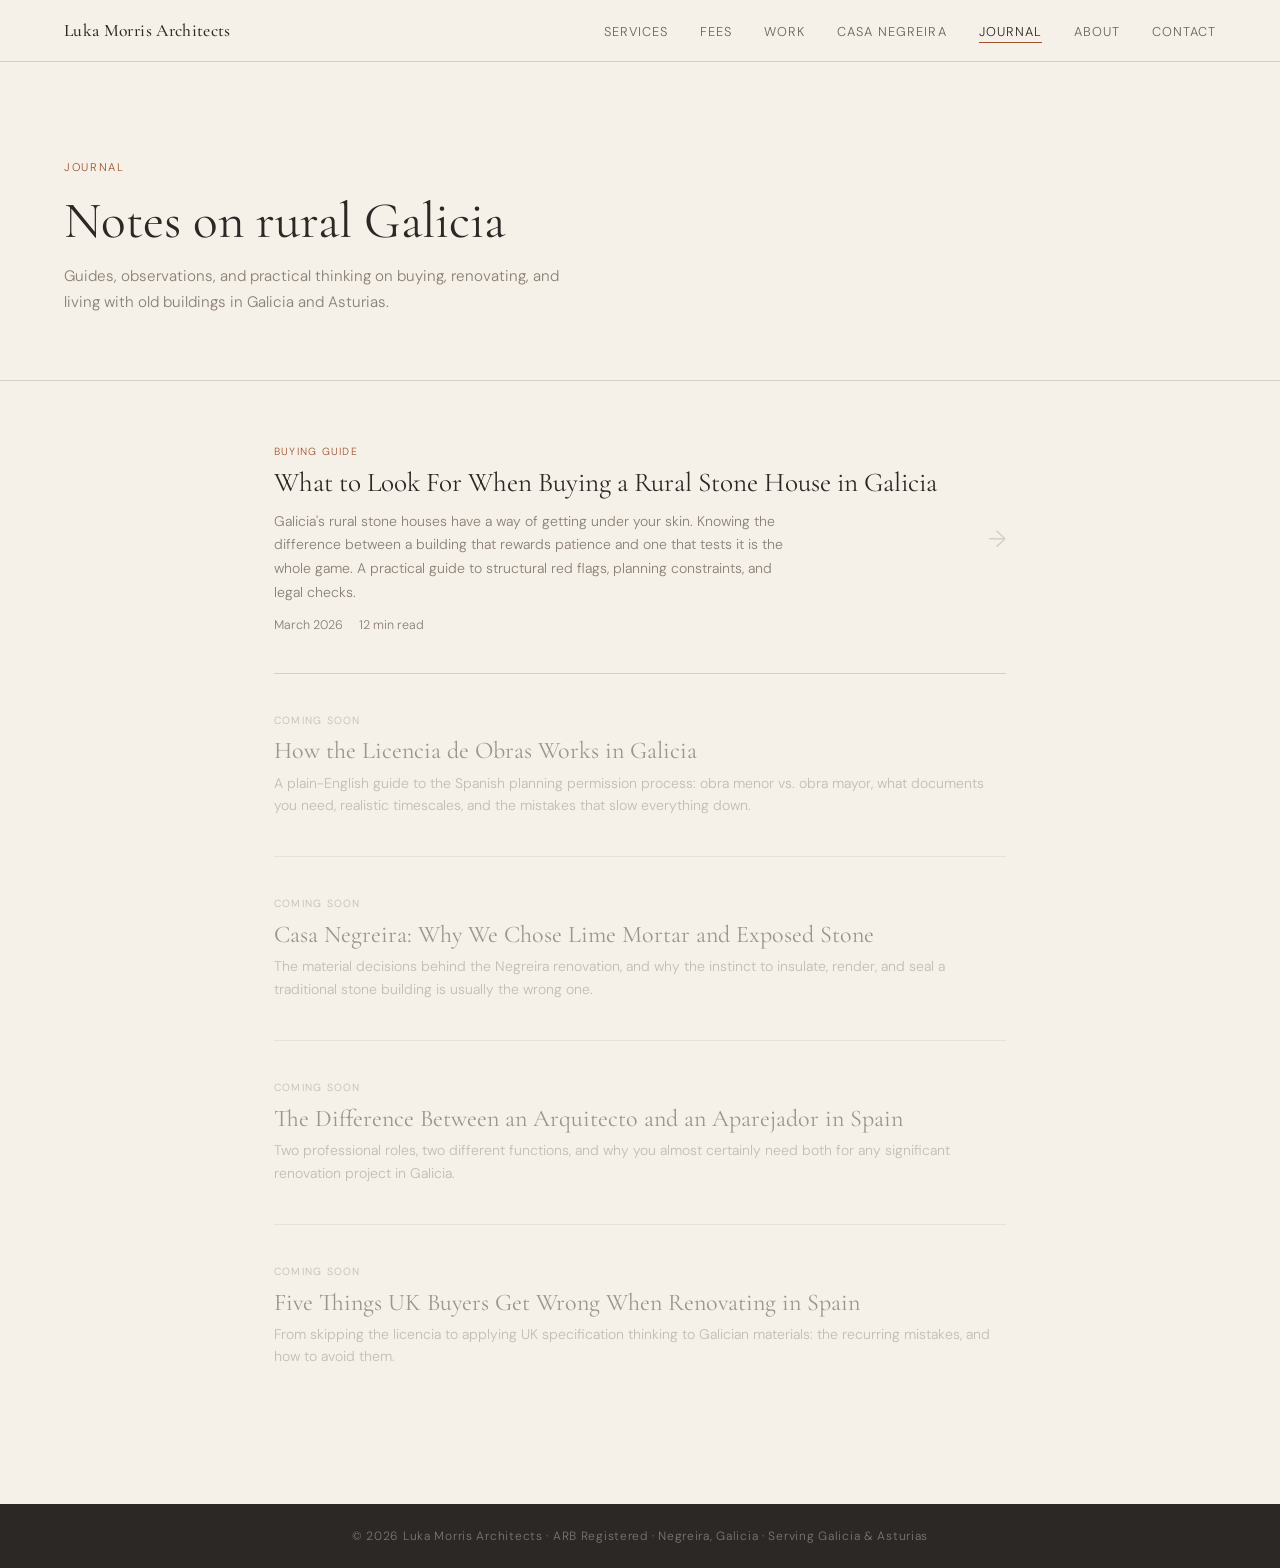
==== journal.html @ 1308efda "Add files via upload" ====
<!DOCTYPE html>
<html lang="en">
<head>
<meta charset="UTF-8">
<meta name="viewport" content="width=device-width, initial-scale=1.0">
<title>Journal — Luka Morris Architects</title>
<meta name="description" content="Guides, observations, and notes on rural architecture in Galicia and Asturias. Written by a UK architect based in Negreira.">
<link rel="preconnect" href="https://fonts.googleapis.com">
<link href="https://fonts.googleapis.com/css2?family=Cormorant+Garamond:ital,wght@0,400;0,500;1,400&family=DM+Sans:wght@300;400;500&display=swap" rel="stylesheet">
<style>
*{margin:0;padding:0;box-sizing:border-box}
:root{
  --stone:#2c2825;
  --warm:#f5f0e8;
  --terra:#a0522d;
  --mid:#8a7f72;
  --line:#d8cfc4;
  --serif:'Cormorant Garamond',serif;
  --sans:'DM Sans',sans-serif;
}
html{scroll-behavior:smooth}
body{background:var(--warm);color:var(--stone);font-family:var(--sans);font-weight:300}

nav{position:fixed;top:0;left:0;right:0;z-index:100;display:flex;justify-content:space-between;align-items:center;padding:1.25rem 4rem;background:var(--warm);border-bottom:1px solid var(--line)}
.nav-logo{font-family:var(--serif);font-size:1.1rem;font-weight:500;letter-spacing:.02em;text-decoration:none;color:var(--stone)}
.nav-links{display:flex;gap:2rem;align-items:center;list-style:none}
.nav-links a{text-decoration:none;color:var(--stone);font-size:.8rem;letter-spacing:.08em;text-transform:uppercase;opacity:.7;transition:opacity .2s}
.nav-links a:hover,.nav-links a.active{opacity:1}
.nav-links a.active{border-bottom:1px solid var(--terra);padding-bottom:.1rem}
.lang-btn{background:none;border:1px solid var(--line);padding:.3rem .7rem;font-family:var(--sans);font-size:.75rem;letter-spacing:.08em;cursor:pointer;color:var(--stone);text-transform:uppercase;transition:all .2s}
.lang-btn:hover{background:var(--stone);color:var(--warm)}

.page-hero{padding:10rem 4rem 4rem;border-bottom:1px solid var(--line)}
.lbl{font-size:.7rem;letter-spacing:.15em;text-transform:uppercase;color:var(--terra);margin-bottom:1rem;display:block}
h1{font-family:var(--serif);font-size:3.2rem;font-weight:400;margin-bottom:.75rem}
.hero-sub{font-size:.95rem;line-height:1.7;color:var(--mid);max-width:500px}

.posts-wrap{max-width:860px;margin:0 auto;padding:4rem 4rem 6rem}

.post-card{display:grid;grid-template-columns:1fr auto;gap:2rem;align-items:start;padding:2.5rem 0;border-bottom:1px solid var(--line);text-decoration:none;color:inherit;transition:opacity .2s}
.post-card:first-child{padding-top:0}
.post-card:last-child{border-bottom:none}
.post-card:hover{opacity:.75}

.card-tag{font-size:.65rem;letter-spacing:.12em;text-transform:uppercase;color:var(--terra);margin-bottom:.6rem;display:block}
.card-title{font-family:var(--serif);font-size:1.7rem;font-weight:400;line-height:1.2;margin-bottom:.6rem;color:var(--stone)}
.card-excerpt{font-size:.875rem;line-height:1.7;color:var(--mid);max-width:520px}
.card-meta{font-size:.78rem;color:var(--mid);margin-top:.75rem;display:flex;gap:1rem}

.card-arrow{font-size:1.5rem;color:var(--line);align-self:center;transition:color .2s}
.post-card:hover .card-arrow{color:var(--terra)}

.coming-post{padding:2.5rem 0;border-bottom:1px solid var(--line);opacity:.45}
.coming-post:last-child{border-bottom:none}
.coming-label{font-size:.65rem;letter-spacing:.12em;text-transform:uppercase;color:var(--mid);margin-bottom:.6rem;display:block}
.coming-title{font-family:var(--serif);font-size:1.5rem;font-weight:400;color:var(--stone);margin-bottom:.4rem}
.coming-desc{font-size:.875rem;color:var(--mid);line-height:1.6}

footer{background:var(--stone);color:rgba(245,240,232,.4);text-align:center;padding:1.5rem;font-size:.75rem;letter-spacing:.06em}

@media(max-width:800px){
  nav{padding:1rem 1.5rem}
  .nav-links{display:none}
  .page-hero{padding:7rem 1.5rem 3rem}
  h1{font-size:2.2rem}
  .posts-wrap{padding:3rem 1.5rem 4rem}
  .post-card{grid-template-columns:1fr}
  .card-arrow{display:none}
}
</style>
</head>
<body>

<nav>
  <a href="index.html" class="nav-logo">Luka Morris Architects</a>
  <ul class="nav-links">
    <li><a href="index.html#services">Services</a></li>
    <li><a href="services.html">Fees</a></li>
    <li><a href="index.html#work">Work</a></li>
    <li><a href="index.html#negreira">Casa Negreira</a></li>
    <li><a href="journal.html" class="active">Journal</a></li>
    <li><a href="index.html#about">About</a></li>
    <li><a href="index.html#contact">Contact</a></li>
  </ul>
</nav>

<div class="page-hero">
  <span class="lbl">Journal</span>
  <h1>Notes on rural Galicia</h1>
  <p class="hero-sub">Guides, observations, and practical thinking on buying, renovating, and living with old buildings in Galicia and Asturias.</p>
</div>

<div class="posts-wrap">

  <!-- Post 1 - live -->
  <a href="post-buying-rural-stone-house-galicia.html" class="post-card">
    <div>
      <span class="card-tag">Buying Guide</span>
      <div class="card-title">What to Look For When Buying a Rural Stone House in Galicia</div>
      <p class="card-excerpt">Galicia's rural stone houses have a way of getting under your skin. Knowing the difference between a building that rewards patience and one that tests it is the whole game. A practical guide to structural red flags, planning constraints, and legal checks.</p>
      <div class="card-meta">
        <span>March 2026</span>
        <span>12 min read</span>
      </div>
    </div>
    <span class="card-arrow">→</span>
  </a>

  <!-- Coming soon posts -->
  <div class="coming-post">
    <span class="coming-label">Coming soon</span>
    <div class="coming-title">How the Licencia de Obras Works in Galicia</div>
    <p class="coming-desc">A plain-English guide to the Spanish planning permission process: obra menor vs. obra mayor, what documents you need, realistic timescales, and the mistakes that slow everything down.</p>
  </div>

  <div class="coming-post">
    <span class="coming-label">Coming soon</span>
    <div class="coming-title">Casa Negreira: Why We Chose Lime Mortar and Exposed Stone</div>
    <p class="coming-desc">The material decisions behind the Negreira renovation, and why the instinct to insulate, render, and seal a traditional stone building is usually the wrong one.</p>
  </div>

  <div class="coming-post">
    <span class="coming-label">Coming soon</span>
    <div class="coming-title">The Difference Between an Arquitecto and an Aparejador in Spain</div>
    <p class="coming-desc">Two professional roles, two different functions, and why you almost certainly need both for any significant renovation project in Galicia.</p>
  </div>

  <div class="coming-post">
    <span class="coming-label">Coming soon</span>
    <div class="coming-title">Five Things UK Buyers Get Wrong When Renovating in Spain</div>
    <p class="coming-desc">From skipping the licencia to applying UK specification thinking to Galician materials: the recurring mistakes, and how to avoid them.</p>
  </div>

</div>

<footer>
  © 2026 Luka Morris Architects · ARB Registered · Negreira, Galicia · Serving Galicia &amp; Asturias
</footer>

</body>
</html>
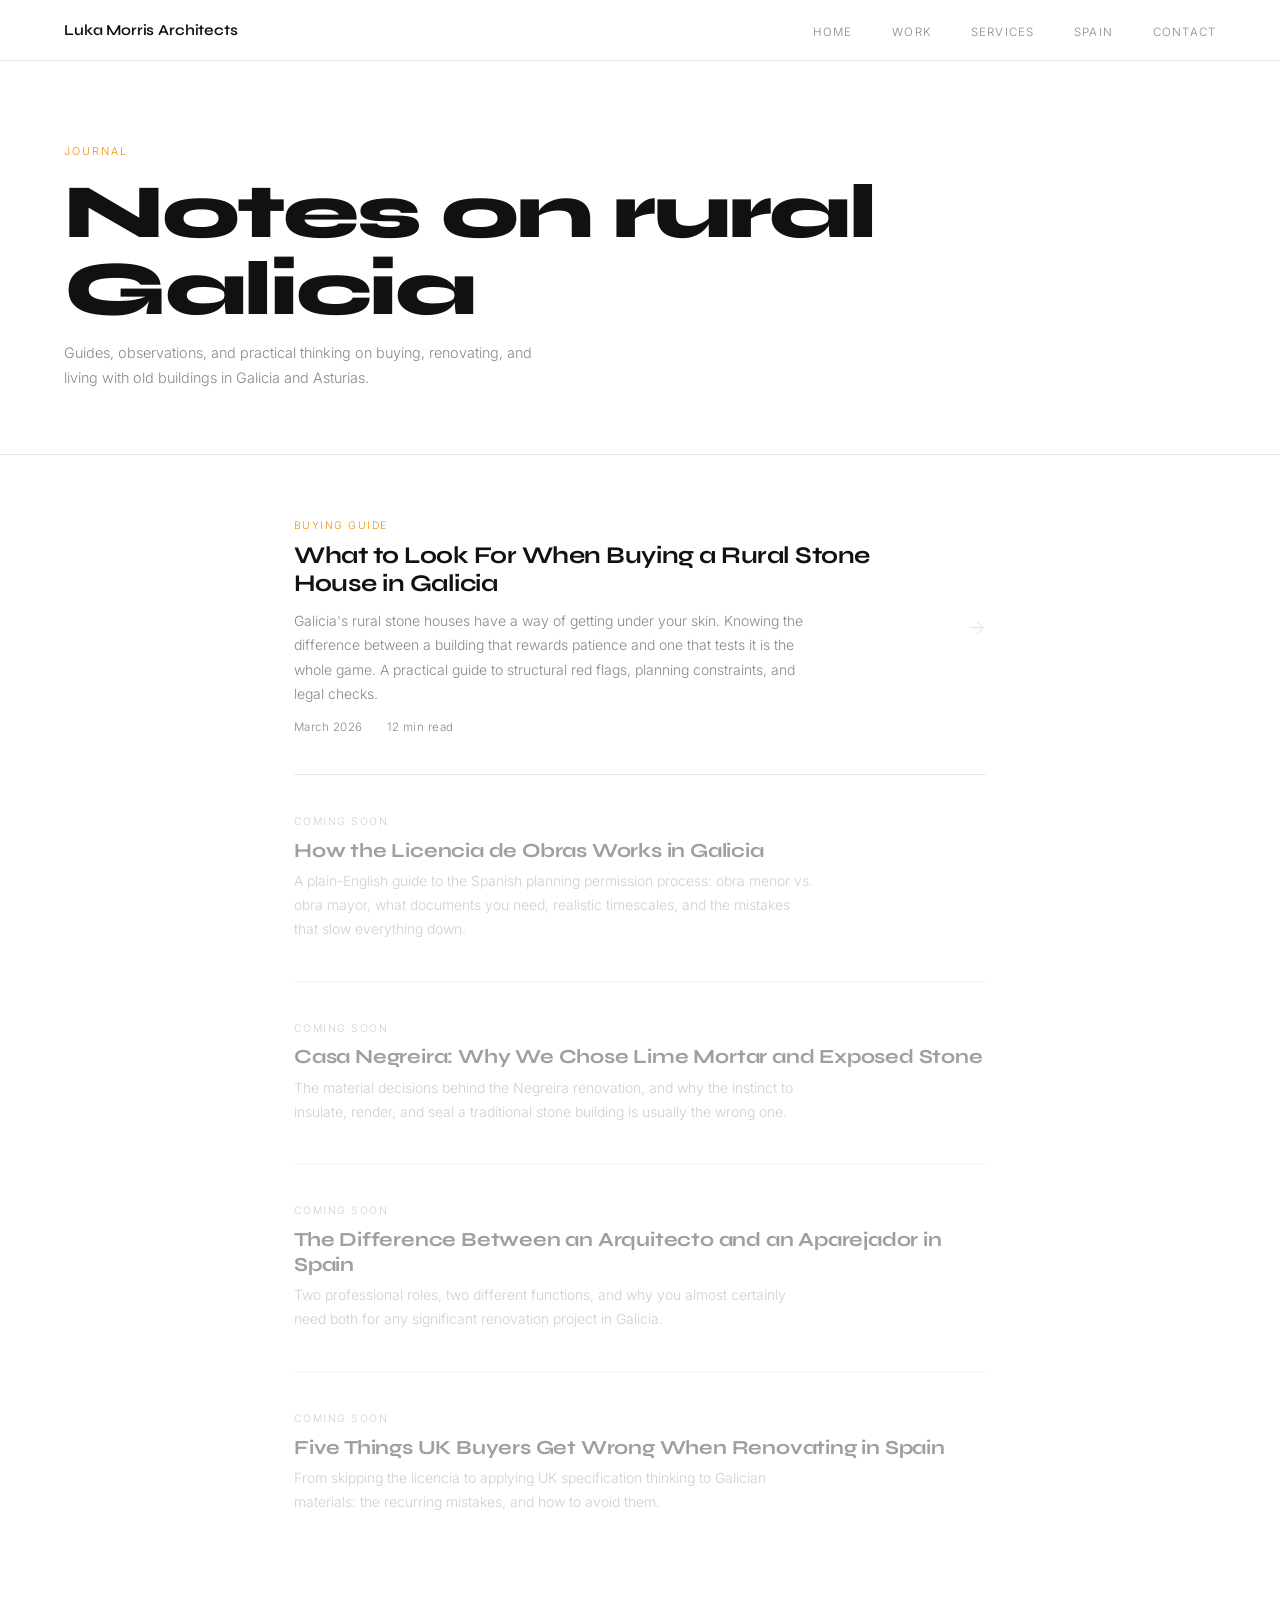
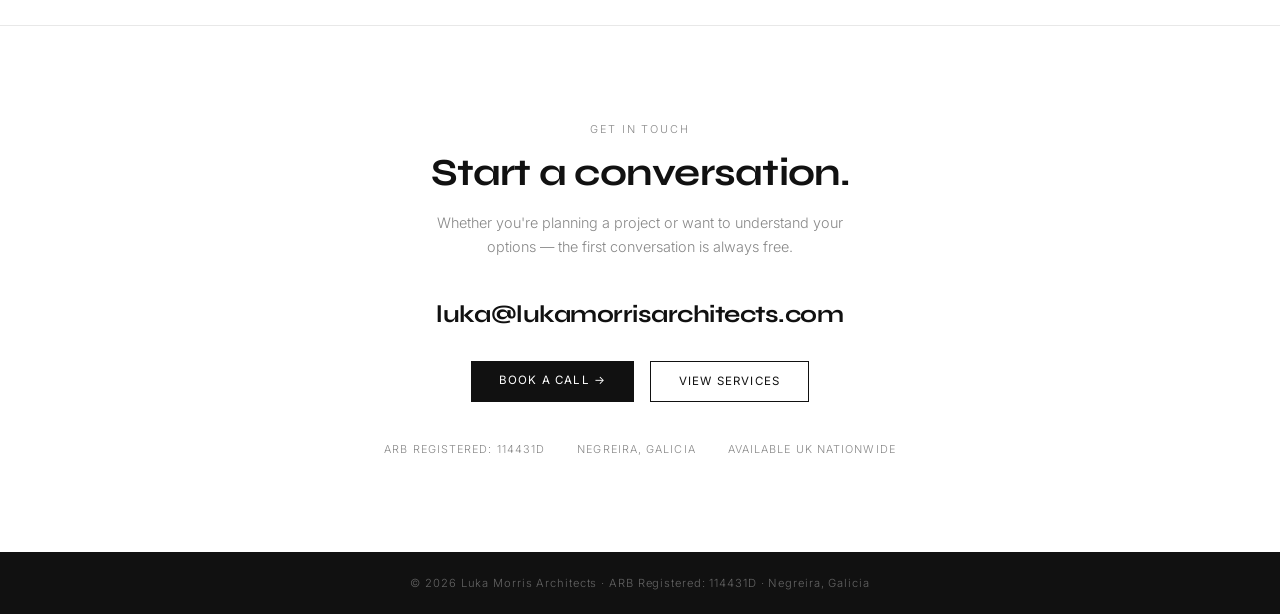
==== commit 6df9b64e: "Add files via upload" ====
--- a/journal.html
+++ b/journal.html
@@ -6,64 +6,31 @@
 <title>Journal — Luka Morris Architects</title>
 <meta name="description" content="Guides, observations, and notes on rural architecture in Galicia and Asturias. Written by a UK architect based in Negreira.">
 <link rel="preconnect" href="https://fonts.googleapis.com">
-<link href="https://fonts.googleapis.com/css2?family=Cormorant+Garamond:ital,wght@0,400;0,500;1,400&family=DM+Sans:wght@300;400;500&display=swap" rel="stylesheet">
+<link href="https://fonts.googleapis.com/css2?family=Syne:wght@400;600;700;800&family=Inter:wght@300;400;500&display=swap" rel="stylesheet">
+<link rel="stylesheet" href="style.css">
 <style>
-*{margin:0;padding:0;box-sizing:border-box}
-:root{
-  --stone:#2c2825;
-  --warm:#f5f0e8;
-  --terra:#a0522d;
-  --mid:#8a7f72;
-  --line:#d8cfc4;
-  --serif:'Cormorant Garamond',serif;
-  --sans:'DM Sans',sans-serif;
-}
-html{scroll-behavior:smooth}
-body{background:var(--warm);color:var(--stone);font-family:var(--sans);font-weight:300}
-
-nav{position:fixed;top:0;left:0;right:0;z-index:100;display:flex;justify-content:space-between;align-items:center;padding:1.25rem 4rem;background:var(--warm);border-bottom:1px solid var(--line)}
-.nav-logo{font-family:var(--serif);font-size:1.1rem;font-weight:500;letter-spacing:.02em;text-decoration:none;color:var(--stone)}
-.nav-links{display:flex;gap:2rem;align-items:center;list-style:none}
-.nav-links a{text-decoration:none;color:var(--stone);font-size:.8rem;letter-spacing:.08em;text-transform:uppercase;opacity:.7;transition:opacity .2s}
-.nav-links a:hover,.nav-links a.active{opacity:1}
-.nav-links a.active{border-bottom:1px solid var(--terra);padding-bottom:.1rem}
-.lang-btn{background:none;border:1px solid var(--line);padding:.3rem .7rem;font-family:var(--sans);font-size:.75rem;letter-spacing:.08em;cursor:pointer;color:var(--stone);text-transform:uppercase;transition:all .2s}
-.lang-btn:hover{background:var(--stone);color:var(--warm)}
-
-.page-hero{padding:10rem 4rem 4rem;border-bottom:1px solid var(--line)}
-.lbl{font-size:.7rem;letter-spacing:.15em;text-transform:uppercase;color:var(--terra);margin-bottom:1rem;display:block}
-h1{font-family:var(--serif);font-size:3.2rem;font-weight:400;margin-bottom:.75rem}
-.hero-sub{font-size:.95rem;line-height:1.7;color:var(--mid);max-width:500px}
-
-.posts-wrap{max-width:860px;margin:0 auto;padding:4rem 4rem 6rem}
-
-.post-card{display:grid;grid-template-columns:1fr auto;gap:2rem;align-items:start;padding:2.5rem 0;border-bottom:1px solid var(--line);text-decoration:none;color:inherit;transition:opacity .2s}
+.page-hero{padding:9rem 4rem 4rem;border-bottom:1px solid var(--grey)}
+.page-hero .lbl{margin-bottom:1rem}
+.page-hero h1{margin-bottom:.75rem}
+.hero-sub{font-size:.9rem;line-height:1.75;color:var(--mid);max-width:480px}
+.posts-wrap{max-width:820px;margin:0 auto;padding:4rem 4rem 7rem}
+.post-card{display:grid;grid-template-columns:1fr auto;gap:2rem;align-items:center;padding:2.5rem 0;border-bottom:1px solid var(--grey);text-decoration:none;color:inherit;transition:opacity .2s}
 .post-card:first-child{padding-top:0}
-.post-card:last-child{border-bottom:none}
-.post-card:hover{opacity:.75}
-
-.card-tag{font-size:.65rem;letter-spacing:.12em;text-transform:uppercase;color:var(--terra);margin-bottom:.6rem;display:block}
-.card-title{font-family:var(--serif);font-size:1.7rem;font-weight:400;line-height:1.2;margin-bottom:.6rem;color:var(--stone)}
-.card-excerpt{font-size:.875rem;line-height:1.7;color:var(--mid);max-width:520px}
-.card-meta{font-size:.78rem;color:var(--mid);margin-top:.75rem;display:flex;gap:1rem}
-
-.card-arrow{font-size:1.5rem;color:var(--line);align-self:center;transition:color .2s}
-.post-card:hover .card-arrow{color:var(--terra)}
-
-.coming-post{padding:2.5rem 0;border-bottom:1px solid var(--line);opacity:.45}
-.coming-post:last-child{border-bottom:none}
-.coming-label{font-size:.65rem;letter-spacing:.12em;text-transform:uppercase;color:var(--mid);margin-bottom:.6rem;display:block}
-.coming-title{font-family:var(--serif);font-size:1.5rem;font-weight:400;color:var(--stone);margin-bottom:.4rem}
-.coming-desc{font-size:.875rem;color:var(--mid);line-height:1.6}
-
-footer{background:var(--stone);color:rgba(245,240,232,.4);text-align:center;padding:1.5rem;font-size:.75rem;letter-spacing:.06em}
-
-@media(max-width:800px){
-  nav{padding:1rem 1.5rem}
-  .nav-links{display:none}
+.post-card:hover{opacity:.65}
+.card-tag{font-size:.65rem;letter-spacing:.14em;text-transform:uppercase;color:var(--accent);margin-bottom:.6rem;display:block}
+.card-title{font-family:'Syne',sans-serif;font-size:1.5rem;font-weight:700;letter-spacing:-.02em;line-height:1.2;margin-bottom:.6rem;color:var(--black)}
+.card-excerpt{font-size:.875rem;line-height:1.75;color:var(--mid);max-width:520px;font-weight:300}
+.card-meta{font-size:.72rem;color:var(--mid);margin-top:.85rem;display:flex;gap:1.5rem;letter-spacing:.04em}
+.card-arrow{font-size:1.25rem;color:var(--grey);transition:color .2s;flex-shrink:0}
+.post-card:hover .card-arrow{color:var(--accent)}
+.coming-post{padding:2.5rem 0;border-bottom:1px solid var(--grey);opacity:.4}
+.coming-post:last-child{border-bottom:none;padding-bottom:0}
+.coming-label{font-size:.65rem;letter-spacing:.14em;text-transform:uppercase;color:var(--mid);margin-bottom:.6rem;display:block}
+.coming-title{font-family:'Syne',sans-serif;font-size:1.25rem;font-weight:700;letter-spacing:-.01em;color:var(--black);margin-bottom:.4rem}
+.coming-desc{font-size:.875rem;color:var(--mid);line-height:1.7;font-weight:300;max-width:520px}
+@media(max-width:900px){
   .page-hero{padding:7rem 1.5rem 3rem}
-  h1{font-size:2.2rem}
-  .posts-wrap{padding:3rem 1.5rem 4rem}
+  .posts-wrap{padding:3rem 1.5rem 5rem}
   .post-card{grid-template-columns:1fr}
   .card-arrow{display:none}
 }
@@ -74,25 +41,22 @@
 <nav>
   <a href="index.html" class="nav-logo">Luka Morris Architects</a>
   <ul class="nav-links">
-    <li><a href="index.html#services">Services</a></li>
-    <li><a href="services.html">Fees</a></li>
-    <li><a href="index.html#work">Work</a></li>
-    <li><a href="index.html#negreira">Casa Negreira</a></li>
-    <li><a href="journal.html" class="active">Journal</a></li>
-    <li><a href="index.html#about">About</a></li>
+    <li><a href="index.html">Home</a></li>
+    <li><a href="work.html">Work</a></li>
+    <li><a href="services.html">Services</a></li>
+    <li><a href="spain.html">Spain</a></li>
     <li><a href="index.html#contact">Contact</a></li>
   </ul>
 </nav>
 
 <div class="page-hero">
-  <span class="lbl">Journal</span>
-  <h1>Notes on rural Galicia</h1>
+  <span class="lbl lbl-accent">Journal</span>
+  <h1 class="page-title">Notes on rural Galicia</h1>
   <p class="hero-sub">Guides, observations, and practical thinking on buying, renovating, and living with old buildings in Galicia and Asturias.</p>
 </div>
 
 <div class="posts-wrap">
 
-  <!-- Post 1 - live -->
   <a href="post-buying-rural-stone-house-galicia.html" class="post-card">
     <div>
       <span class="card-tag">Buying Guide</span>
@@ -106,7 +70,6 @@
     <span class="card-arrow">→</span>
   </a>
 
-  <!-- Coming soon posts -->
   <div class="coming-post">
     <span class="coming-label">Coming soon</span>
     <div class="coming-title">How the Licencia de Obras Works in Galicia</div>
@@ -133,9 +96,54 @@
 
 </div>
 
+<hr class="rule">
+
+<section id="contact">
+  <span class="lbl">Get in Touch</span>
+  <h2>Start a conversation.</h2>
+  <p class="contact-sub">Whether you're planning a project or want to understand your options — the first conversation is always free.</p>
+  <span id="em"></span>
+  <div class="contact-cta">
+    <a href="https://calendly.com/luka-lukamorrisarchitects/30min" target="_blank" class="btn">Book a Call →</a>
+    <a href="services.html" class="btn-outline">View Services</a>
+  </div>
+  <div class="contact-meta">
+    <span>ARB Registered: 114431D</span>
+    <span>Negreira, Galicia</span>
+    <span>Available UK Nationwide</span>
+  </div>
+</section>
+
 <footer>
-  © 2026 Luka Morris Architects · ARB Registered · Negreira, Galicia · Serving Galicia &amp; Asturias
+  © 2026 Luka Morris Architects · ARB Registered: 114431D · Negreira, Galicia
 </footer>
 
+<div id="cursor-orb"></div>
+<script>
+(function(){
+  var u='luka',d='lukamorrisarchitects.com',e=u+'@'+d;
+  document.getElementById('em').innerHTML='<a href="mailto:'+e+'" class="contact-email-el">'+e+'</a>';
+})();
+(function(){
+  var orb=document.getElementById("cursor-orb");
+  if(!orb||window.matchMedia("(pointer:coarse)").matches)return;
+  var mx=0,my=0,ox=-200,oy=-200;
+  document.addEventListener("mousemove",function(e){
+    mx=e.clientX;my=e.clientY;
+    orb.classList.add("visible");
+  });
+  document.addEventListener("mouseleave",function(){orb.classList.remove("visible");});
+  document.querySelectorAll("a,button,.post-card").forEach(function(el){
+    el.addEventListener("mouseenter",function(){orb.classList.add("large");});
+    el.addEventListener("mouseleave",function(){orb.classList.remove("large");});
+  });
+  function tick(){
+    ox+=(mx-ox)*.1;oy+=(my-oy)*.1;
+    orb.style.left=ox+"px";orb.style.top=oy+"px";
+    requestAnimationFrame(tick);
+  }
+  tick();
+})();
+</script>
 </body>
 </html>
--- a/style.css
+++ b/style.css
@@ -0,0 +1,126 @@
+/* RESET + VARIABLES */
+*,*::before,*::after{margin:0;padding:0;box-sizing:border-box}
+:root{
+  --black:#111111;
+  --white:#ffffff;
+  --accent:#F39200;
+  --grey:#E8E8E8;
+  --mid:#888888;
+  --light:#F7F7F7;
+  --syne:'Syne',sans-serif;
+  --inter:'Inter',sans-serif;
+}
+html{scroll-behavior:smooth}
+body{background:var(--white);color:var(--black);font-family:var(--inter);font-weight:300;-webkit-font-smoothing:antialiased}
+img{display:block;max-width:100%;height:auto}
+a{color:inherit}
+
+/* NAV */
+nav{position:fixed;top:0;left:0;right:0;z-index:100;display:flex;justify-content:space-between;align-items:center;padding:1.25rem 4rem;background:var(--white);border-bottom:1px solid var(--grey)}
+.nav-logo{font-family:var(--syne);font-size:.95rem;font-weight:600;letter-spacing:-.01em;text-decoration:none;color:var(--black)}
+.nav-links{display:flex;gap:2.5rem;list-style:none;align-items:center}
+.nav-links a{text-decoration:none;font-size:.72rem;letter-spacing:.1em;text-transform:uppercase;color:var(--mid);transition:color .2s}
+.nav-links a:hover{color:var(--black)}
+.nav-links a.active{color:var(--black);border-bottom:1px solid var(--accent);padding-bottom:2px}
+
+/* TYPOGRAPHY */
+.display{font-family:var(--syne);font-weight:800;letter-spacing:-.03em;line-height:1.0}
+.page-title{font-family:var(--syne);font-size:clamp(3rem,6vw,5.5rem);font-weight:800;letter-spacing:-.03em;line-height:1.0;margin-bottom:1rem}
+h2{font-family:var(--syne);font-size:clamp(1.75rem,3vw,2.5rem);font-weight:700;letter-spacing:-.02em;line-height:1.1}
+h3{font-family:var(--syne);font-size:1.35rem;font-weight:600;letter-spacing:-.01em}
+.lbl{display:block;font-size:.68rem;letter-spacing:.18em;text-transform:uppercase;color:var(--mid);margin-bottom:1rem}
+.lbl-accent{color:var(--accent)}
+.body-text{font-size:.9rem;line-height:1.8;color:#444;font-weight:300}
+
+/* BUTTONS */
+.btn{display:inline-block;padding:.8rem 1.75rem;background:var(--black);color:var(--white);text-decoration:none;font-family:var(--inter);font-size:.72rem;font-weight:400;letter-spacing:.1em;text-transform:uppercase;transition:background .2s;border:none;cursor:pointer}
+.btn:hover{background:var(--accent)}
+.btn-outline{display:inline-block;padding:.8rem 1.75rem;background:transparent;color:var(--black);text-decoration:none;font-family:var(--inter);font-size:.72rem;font-weight:400;letter-spacing:.1em;text-transform:uppercase;border:1px solid var(--black);transition:all .2s}
+.btn-outline:hover{background:var(--black);color:var(--white)}
+.btn-enquire{display:inline-block;padding:.6rem 1.25rem;background:transparent;color:var(--black);text-decoration:none;font-family:var(--inter);font-size:.68rem;font-weight:400;letter-spacing:.1em;text-transform:uppercase;border:1px solid var(--grey);transition:all .2s}
+.btn-enquire:hover{border-color:var(--accent);color:var(--accent)}
+
+/* DIVIDERS */
+hr.rule{border:none;border-top:1px solid var(--grey);margin:0}
+.accent-rule{width:2.5rem;height:2px;background:var(--accent);margin-bottom:1.5rem;display:block}
+
+/* CONTACT SECTION */
+#contact{text-align:center;padding:6rem 4rem}
+#contact h2{margin-bottom:1rem}
+.contact-sub{color:var(--mid);font-size:.9rem;max-width:420px;margin:0 auto 2.5rem;line-height:1.7}
+.contact-email-el{display:block;font-family:var(--syne);font-size:1.5rem;font-weight:700;color:var(--black);text-decoration:none;margin-bottom:2rem;letter-spacing:-.02em}
+.contact-email-el:hover{color:var(--accent)}
+.contact-cta{display:flex;gap:1rem;justify-content:center;flex-wrap:wrap}
+.contact-meta{display:flex;justify-content:center;gap:2rem;flex-wrap:wrap;font-size:.68rem;letter-spacing:.1em;text-transform:uppercase;color:var(--mid);margin-top:2.5rem}
+
+/* FOOTER */
+footer{background:var(--black);color:rgba(255,255,255,.35);text-align:center;padding:1.5rem 4rem;font-size:.7rem;letter-spacing:.08em}
+footer a{color:rgba(255,255,255,.5);text-decoration:none}
+footer a:hover{color:var(--white)}
+
+/* WORK CARDS */
+.work-grid-3{display:grid;grid-template-columns:repeat(3,1fr);gap:1.5rem}
+.work-card{text-decoration:none;display:block}
+.work-card-img{overflow:hidden;background:var(--grey);margin-bottom:.85rem;aspect-ratio:4/3}
+.work-card-img img{width:100%;height:100%;object-fit:cover;transition:transform .5s ease}
+.work-card:hover .work-card-img img{transform:scale(1.04)}
+.work-card-label{font-size:.65rem;letter-spacing:.12em;text-transform:uppercase;color:var(--mid);margin-bottom:.2rem;display:block}
+.work-card-title{font-family:var(--syne);font-size:1.1rem;font-weight:600;color:var(--black)}
+
+/* GALLERY GRID */
+.gallery-grid-2{display:grid;grid-template-columns:repeat(2,1fr);gap:1rem}
+.gallery-grid-3{display:grid;grid-template-columns:repeat(3,1fr);gap:1rem}
+.gallery-item img{width:100%;height:auto;display:block;transition:opacity .3s}
+.gallery-item:hover img{opacity:.9}
+.gallery-item.square img{aspect-ratio:1;object-fit:cover}
+.gallery-item.portrait img{aspect-ratio:3/4;object-fit:cover}
+.gallery-item.landscape img{aspect-ratio:4/3;object-fit:cover}
+
+/* DETAILS EXPAND */
+details.expand{border-top:1px solid var(--grey);margin-top:2.5rem;padding-top:2rem}
+details.expand summary{font-size:.7rem;letter-spacing:.14em;text-transform:uppercase;cursor:pointer;list-style:none;display:flex;align-items:center;gap:.75rem;color:var(--mid);user-select:none;padding-bottom:0;transition:color .2s}
+details.expand summary:hover{color:var(--black)}
+details.expand summary::after{content:'+';font-size:1.2rem;line-height:1;transition:transform .2s;color:var(--accent)}
+details[open].expand summary::after{content:'×'}
+details.expand summary::-webkit-details-marker{display:none}
+details.expand .expand-content{margin-top:2rem}
+
+/* META TABLE */
+.meta-table{width:100%;border-collapse:collapse;font-size:.82rem}
+.meta-table tr{border-bottom:1px solid var(--grey)}
+.meta-table td{padding:.6rem 0;vertical-align:top}
+.meta-table td:first-child{width:38%;color:var(--mid);font-size:.7rem;letter-spacing:.08em;text-transform:uppercase;padding-right:1rem}
+.meta-table td:last-child{color:var(--black);font-weight:400}
+
+/* CURSOR ORB — desktop only */
+@media(pointer:fine){
+  #cursor-orb{
+    position:fixed;
+    width:22px;height:22px;
+    background:rgba(243,146,0,.28);
+    border-radius:50%;
+    pointer-events:none;
+    z-index:9999;
+    transform:translate(-50%,-50%);
+    box-shadow:0 0 18px 6px rgba(243,146,0,.12);
+    transition:width .18s ease,height .18s ease,background .18s ease,opacity .35s ease;
+    opacity:0;
+  }
+  #cursor-orb.visible{opacity:1}
+  #cursor-orb.large{
+    width:42px;height:42px;
+    background:rgba(243,146,0,.12);
+    box-shadow:0 0 28px 10px rgba(243,146,0,.08);
+  }
+}
+
+/* RESPONSIVE */
+@media(max-width:900px){
+  nav{padding:1rem 1.5rem}
+  .nav-links{display:none}
+  #contact{padding:4rem 1.5rem}
+  .work-grid-3{grid-template-columns:1fr}
+  .gallery-grid-2{grid-template-columns:1fr}
+  .gallery-grid-3{grid-template-columns:repeat(2,1fr)}
+  footer{padding:1.5rem}
+}
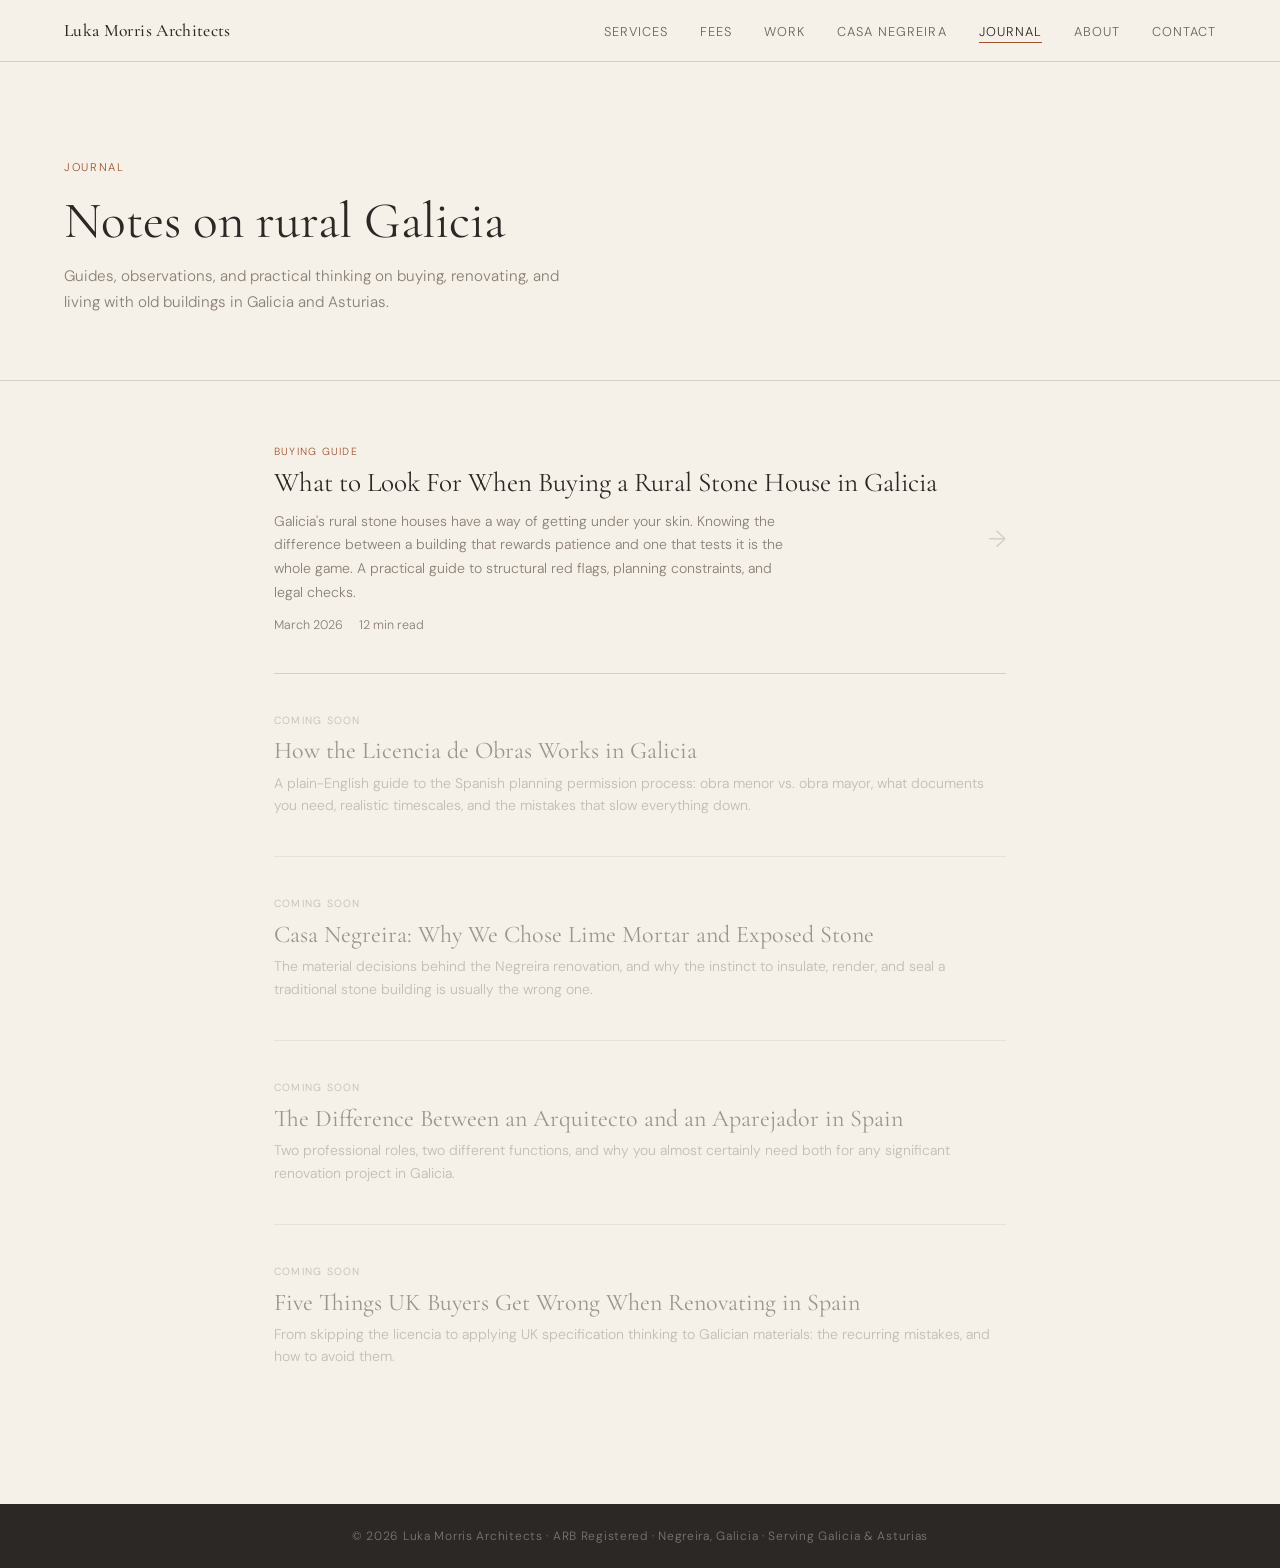
==== commit e24541a5: "Add files via upload" ====
--- a/journal.html
+++ b/journal.html
@@ -6,31 +6,64 @@
 <title>Journal — Luka Morris Architects</title>
 <meta name="description" content="Guides, observations, and notes on rural architecture in Galicia and Asturias. Written by a UK architect based in Negreira.">
 <link rel="preconnect" href="https://fonts.googleapis.com">
-<link href="https://fonts.googleapis.com/css2?family=Syne:wght@400;600;700;800&family=Inter:wght@300;400;500&display=swap" rel="stylesheet">
-<link rel="stylesheet" href="style.css">
+<link href="https://fonts.googleapis.com/css2?family=Cormorant+Garamond:ital,wght@0,400;0,500;1,400&family=DM+Sans:wght@300;400;500&display=swap" rel="stylesheet">
 <style>
-.page-hero{padding:9rem 4rem 4rem;border-bottom:1px solid var(--grey)}
-.page-hero .lbl{margin-bottom:1rem}
-.page-hero h1{margin-bottom:.75rem}
-.hero-sub{font-size:.9rem;line-height:1.75;color:var(--mid);max-width:480px}
-.posts-wrap{max-width:820px;margin:0 auto;padding:4rem 4rem 7rem}
-.post-card{display:grid;grid-template-columns:1fr auto;gap:2rem;align-items:center;padding:2.5rem 0;border-bottom:1px solid var(--grey);text-decoration:none;color:inherit;transition:opacity .2s}
+*{margin:0;padding:0;box-sizing:border-box}
+:root{
+  --stone:#2c2825;
+  --warm:#f5f0e8;
+  --terra:#a0522d;
+  --mid:#8a7f72;
+  --line:#d8cfc4;
+  --serif:'Cormorant Garamond',serif;
+  --sans:'DM Sans',sans-serif;
+}
+html{scroll-behavior:smooth}
+body{background:var(--warm);color:var(--stone);font-family:var(--sans);font-weight:300}
+
+nav{position:fixed;top:0;left:0;right:0;z-index:100;display:flex;justify-content:space-between;align-items:center;padding:1.25rem 4rem;background:var(--warm);border-bottom:1px solid var(--line)}
+.nav-logo{font-family:var(--serif);font-size:1.1rem;font-weight:500;letter-spacing:.02em;text-decoration:none;color:var(--stone)}
+.nav-links{display:flex;gap:2rem;align-items:center;list-style:none}
+.nav-links a{text-decoration:none;color:var(--stone);font-size:.8rem;letter-spacing:.08em;text-transform:uppercase;opacity:.7;transition:opacity .2s}
+.nav-links a:hover,.nav-links a.active{opacity:1}
+.nav-links a.active{border-bottom:1px solid var(--terra);padding-bottom:.1rem}
+.lang-btn{background:none;border:1px solid var(--line);padding:.3rem .7rem;font-family:var(--sans);font-size:.75rem;letter-spacing:.08em;cursor:pointer;color:var(--stone);text-transform:uppercase;transition:all .2s}
+.lang-btn:hover{background:var(--stone);color:var(--warm)}
+
+.page-hero{padding:10rem 4rem 4rem;border-bottom:1px solid var(--line)}
+.lbl{font-size:.7rem;letter-spacing:.15em;text-transform:uppercase;color:var(--terra);margin-bottom:1rem;display:block}
+h1{font-family:var(--serif);font-size:3.2rem;font-weight:400;margin-bottom:.75rem}
+.hero-sub{font-size:.95rem;line-height:1.7;color:var(--mid);max-width:500px}
+
+.posts-wrap{max-width:860px;margin:0 auto;padding:4rem 4rem 6rem}
+
+.post-card{display:grid;grid-template-columns:1fr auto;gap:2rem;align-items:start;padding:2.5rem 0;border-bottom:1px solid var(--line);text-decoration:none;color:inherit;transition:opacity .2s}
 .post-card:first-child{padding-top:0}
-.post-card:hover{opacity:.65}
-.card-tag{font-size:.65rem;letter-spacing:.14em;text-transform:uppercase;color:var(--accent);margin-bottom:.6rem;display:block}
-.card-title{font-family:'Syne',sans-serif;font-size:1.5rem;font-weight:700;letter-spacing:-.02em;line-height:1.2;margin-bottom:.6rem;color:var(--black)}
-.card-excerpt{font-size:.875rem;line-height:1.75;color:var(--mid);max-width:520px;font-weight:300}
-.card-meta{font-size:.72rem;color:var(--mid);margin-top:.85rem;display:flex;gap:1.5rem;letter-spacing:.04em}
-.card-arrow{font-size:1.25rem;color:var(--grey);transition:color .2s;flex-shrink:0}
-.post-card:hover .card-arrow{color:var(--accent)}
-.coming-post{padding:2.5rem 0;border-bottom:1px solid var(--grey);opacity:.4}
-.coming-post:last-child{border-bottom:none;padding-bottom:0}
-.coming-label{font-size:.65rem;letter-spacing:.14em;text-transform:uppercase;color:var(--mid);margin-bottom:.6rem;display:block}
-.coming-title{font-family:'Syne',sans-serif;font-size:1.25rem;font-weight:700;letter-spacing:-.01em;color:var(--black);margin-bottom:.4rem}
-.coming-desc{font-size:.875rem;color:var(--mid);line-height:1.7;font-weight:300;max-width:520px}
-@media(max-width:900px){
+.post-card:last-child{border-bottom:none}
+.post-card:hover{opacity:.75}
+
+.card-tag{font-size:.65rem;letter-spacing:.12em;text-transform:uppercase;color:var(--terra);margin-bottom:.6rem;display:block}
+.card-title{font-family:var(--serif);font-size:1.7rem;font-weight:400;line-height:1.2;margin-bottom:.6rem;color:var(--stone)}
+.card-excerpt{font-size:.875rem;line-height:1.7;color:var(--mid);max-width:520px}
+.card-meta{font-size:.78rem;color:var(--mid);margin-top:.75rem;display:flex;gap:1rem}
+
+.card-arrow{font-size:1.5rem;color:var(--line);align-self:center;transition:color .2s}
+.post-card:hover .card-arrow{color:var(--terra)}
+
+.coming-post{padding:2.5rem 0;border-bottom:1px solid var(--line);opacity:.45}
+.coming-post:last-child{border-bottom:none}
+.coming-label{font-size:.65rem;letter-spacing:.12em;text-transform:uppercase;color:var(--mid);margin-bottom:.6rem;display:block}
+.coming-title{font-family:var(--serif);font-size:1.5rem;font-weight:400;color:var(--stone);margin-bottom:.4rem}
+.coming-desc{font-size:.875rem;color:var(--mid);line-height:1.6}
+
+footer{background:var(--stone);color:rgba(245,240,232,.4);text-align:center;padding:1.5rem;font-size:.75rem;letter-spacing:.06em}
+
+@media(max-width:800px){
+  nav{padding:1rem 1.5rem}
+  .nav-links{display:none}
   .page-hero{padding:7rem 1.5rem 3rem}
-  .posts-wrap{padding:3rem 1.5rem 5rem}
+  h1{font-size:2.2rem}
+  .posts-wrap{padding:3rem 1.5rem 4rem}
   .post-card{grid-template-columns:1fr}
   .card-arrow{display:none}
 }
@@ -41,22 +74,25 @@
 <nav>
   <a href="index.html" class="nav-logo">Luka Morris Architects</a>
   <ul class="nav-links">
-    <li><a href="index.html">Home</a></li>
-    <li><a href="work.html">Work</a></li>
-    <li><a href="services.html">Services</a></li>
-    <li><a href="spain.html">Spain</a></li>
+    <li><a href="index.html#services">Services</a></li>
+    <li><a href="services.html">Fees</a></li>
+    <li><a href="index.html#work">Work</a></li>
+    <li><a href="index.html#negreira">Casa Negreira</a></li>
+    <li><a href="journal.html" class="active">Journal</a></li>
+    <li><a href="index.html#about">About</a></li>
     <li><a href="index.html#contact">Contact</a></li>
   </ul>
 </nav>
 
 <div class="page-hero">
-  <span class="lbl lbl-accent">Journal</span>
-  <h1 class="page-title">Notes on rural Galicia</h1>
+  <span class="lbl">Journal</span>
+  <h1>Notes on rural Galicia</h1>
   <p class="hero-sub">Guides, observations, and practical thinking on buying, renovating, and living with old buildings in Galicia and Asturias.</p>
 </div>
 
 <div class="posts-wrap">
 
+  <!-- Post 1 - live -->
   <a href="post-buying-rural-stone-house-galicia.html" class="post-card">
     <div>
       <span class="card-tag">Buying Guide</span>
@@ -70,6 +106,7 @@
     <span class="card-arrow">→</span>
   </a>
 
+  <!-- Coming soon posts -->
   <div class="coming-post">
     <span class="coming-label">Coming soon</span>
     <div class="coming-title">How the Licencia de Obras Works in Galicia</div>
@@ -96,54 +133,9 @@
 
 </div>
 
-<hr class="rule">
-
-<section id="contact">
-  <span class="lbl">Get in Touch</span>
-  <h2>Start a conversation.</h2>
-  <p class="contact-sub">Whether you're planning a project or want to understand your options — the first conversation is always free.</p>
-  <span id="em"></span>
-  <div class="contact-cta">
-    <a href="https://calendly.com/luka-lukamorrisarchitects/30min" target="_blank" class="btn">Book a Call →</a>
-    <a href="services.html" class="btn-outline">View Services</a>
-  </div>
-  <div class="contact-meta">
-    <span>ARB Registered: 114431D</span>
-    <span>Negreira, Galicia</span>
-    <span>Available UK Nationwide</span>
-  </div>
-</section>
-
 <footer>
-  © 2026 Luka Morris Architects · ARB Registered: 114431D · Negreira, Galicia
+  © 2026 Luka Morris Architects · ARB Registered · Negreira, Galicia · Serving Galicia &amp; Asturias
 </footer>
 
-<div id="cursor-orb"></div>
-<script>
-(function(){
-  var u='luka',d='lukamorrisarchitects.com',e=u+'@'+d;
-  document.getElementById('em').innerHTML='<a href="mailto:'+e+'" class="contact-email-el">'+e+'</a>';
-})();
-(function(){
-  var orb=document.getElementById("cursor-orb");
-  if(!orb||window.matchMedia("(pointer:coarse)").matches)return;
-  var mx=0,my=0,ox=-200,oy=-200;
-  document.addEventListener("mousemove",function(e){
-    mx=e.clientX;my=e.clientY;
-    orb.classList.add("visible");
-  });
-  document.addEventListener("mouseleave",function(){orb.classList.remove("visible");});
-  document.querySelectorAll("a,button,.post-card").forEach(function(el){
-    el.addEventListener("mouseenter",function(){orb.classList.add("large");});
-    el.addEventListener("mouseleave",function(){orb.classList.remove("large");});
-  });
-  function tick(){
-    ox+=(mx-ox)*.1;oy+=(my-oy)*.1;
-    orb.style.left=ox+"px";orb.style.top=oy+"px";
-    requestAnimationFrame(tick);
-  }
-  tick();
-})();
-</script>
 </body>
 </html>
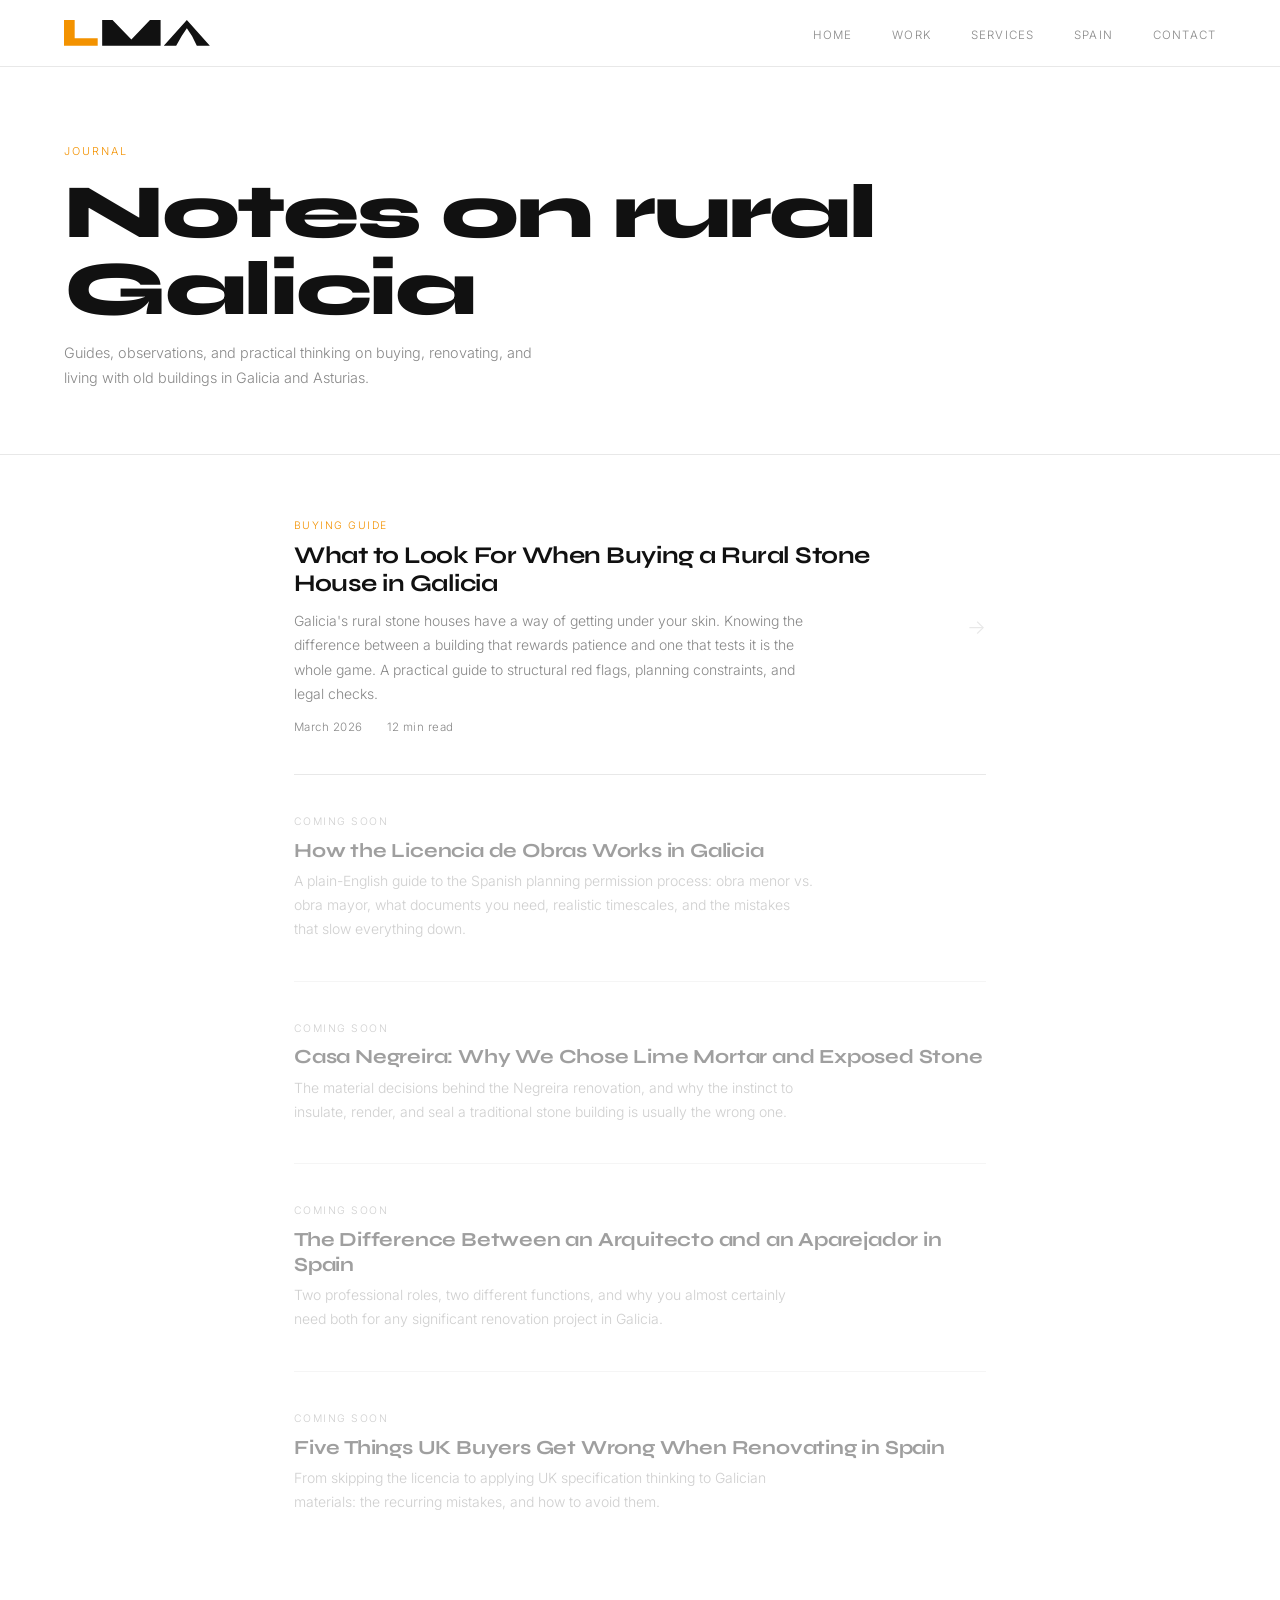
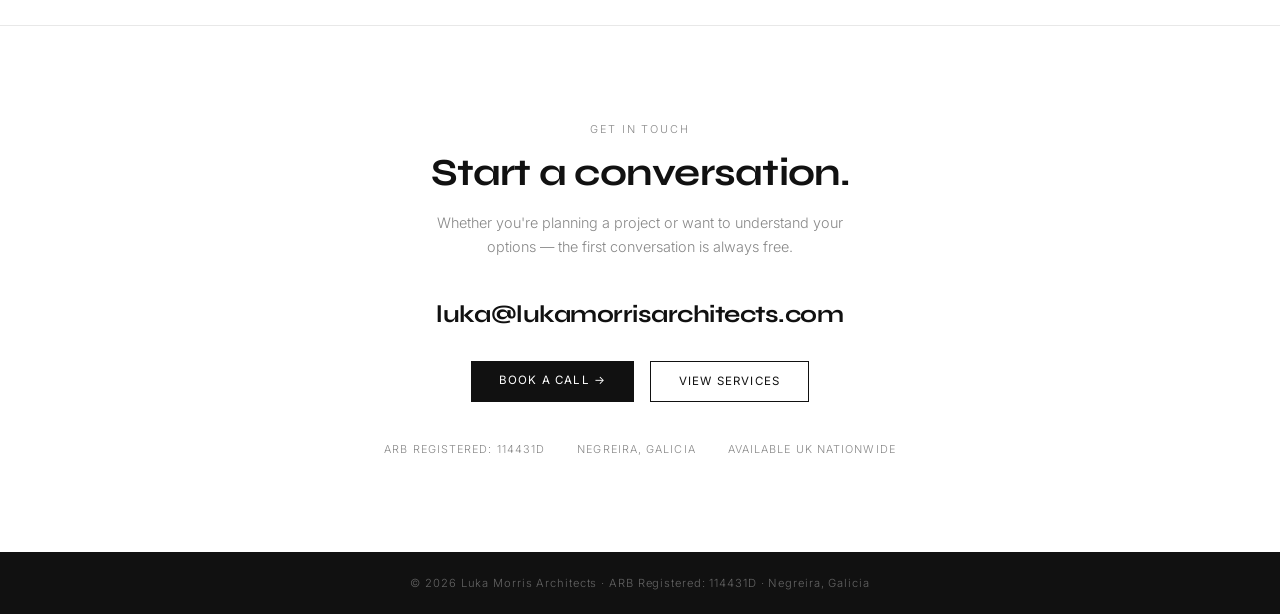
==== commit c5bfa5fe: "Add files via upload" ====
--- a/journal.html
+++ b/journal.html
@@ -2,68 +2,37 @@
 <html lang="en">
 <head>
 <meta charset="UTF-8">
+<link rel="icon" type="image/svg+xml" href="favicon.svg">
+<link rel="icon" type="image/png" href="favicon.png">
 <meta name="viewport" content="width=device-width, initial-scale=1.0">
 <title>Journal — Luka Morris Architects</title>
 <meta name="description" content="Guides, observations, and notes on rural architecture in Galicia and Asturias. Written by a UK architect based in Negreira.">
 <link rel="preconnect" href="https://fonts.googleapis.com">
-<link href="https://fonts.googleapis.com/css2?family=Cormorant+Garamond:ital,wght@0,400;0,500;1,400&family=DM+Sans:wght@300;400;500&display=swap" rel="stylesheet">
+<link href="https://fonts.googleapis.com/css2?family=Syne:wght@400;600;700;800&family=Inter:wght@300;400;500&display=swap" rel="stylesheet">
+<link rel="stylesheet" href="style.css">
 <style>
-*{margin:0;padding:0;box-sizing:border-box}
-:root{
-  --stone:#2c2825;
-  --warm:#f5f0e8;
-  --terra:#a0522d;
-  --mid:#8a7f72;
-  --line:#d8cfc4;
-  --serif:'Cormorant Garamond',serif;
-  --sans:'DM Sans',sans-serif;
-}
-html{scroll-behavior:smooth}
-body{background:var(--warm);color:var(--stone);font-family:var(--sans);font-weight:300}
-
-nav{position:fixed;top:0;left:0;right:0;z-index:100;display:flex;justify-content:space-between;align-items:center;padding:1.25rem 4rem;background:var(--warm);border-bottom:1px solid var(--line)}
-.nav-logo{font-family:var(--serif);font-size:1.1rem;font-weight:500;letter-spacing:.02em;text-decoration:none;color:var(--stone)}
-.nav-links{display:flex;gap:2rem;align-items:center;list-style:none}
-.nav-links a{text-decoration:none;color:var(--stone);font-size:.8rem;letter-spacing:.08em;text-transform:uppercase;opacity:.7;transition:opacity .2s}
-.nav-links a:hover,.nav-links a.active{opacity:1}
-.nav-links a.active{border-bottom:1px solid var(--terra);padding-bottom:.1rem}
-.lang-btn{background:none;border:1px solid var(--line);padding:.3rem .7rem;font-family:var(--sans);font-size:.75rem;letter-spacing:.08em;cursor:pointer;color:var(--stone);text-transform:uppercase;transition:all .2s}
-.lang-btn:hover{background:var(--stone);color:var(--warm)}
-
-.page-hero{padding:10rem 4rem 4rem;border-bottom:1px solid var(--line)}
-.lbl{font-size:.7rem;letter-spacing:.15em;text-transform:uppercase;color:var(--terra);margin-bottom:1rem;display:block}
-h1{font-family:var(--serif);font-size:3.2rem;font-weight:400;margin-bottom:.75rem}
-.hero-sub{font-size:.95rem;line-height:1.7;color:var(--mid);max-width:500px}
-
-.posts-wrap{max-width:860px;margin:0 auto;padding:4rem 4rem 6rem}
-
-.post-card{display:grid;grid-template-columns:1fr auto;gap:2rem;align-items:start;padding:2.5rem 0;border-bottom:1px solid var(--line);text-decoration:none;color:inherit;transition:opacity .2s}
+.page-hero{padding:9rem 4rem 4rem;border-bottom:1px solid var(--grey)}
+.page-hero .lbl{margin-bottom:1rem}
+.page-hero h1{margin-bottom:.75rem}
+.hero-sub{font-size:.9rem;line-height:1.75;color:var(--mid);max-width:480px}
+.posts-wrap{max-width:820px;margin:0 auto;padding:4rem 4rem 7rem}
+.post-card{display:grid;grid-template-columns:1fr auto;gap:2rem;align-items:center;padding:2.5rem 0;border-bottom:1px solid var(--grey);text-decoration:none;color:inherit;transition:opacity .2s}
 .post-card:first-child{padding-top:0}
-.post-card:last-child{border-bottom:none}
-.post-card:hover{opacity:.75}
-
-.card-tag{font-size:.65rem;letter-spacing:.12em;text-transform:uppercase;color:var(--terra);margin-bottom:.6rem;display:block}
-.card-title{font-family:var(--serif);font-size:1.7rem;font-weight:400;line-height:1.2;margin-bottom:.6rem;color:var(--stone)}
-.card-excerpt{font-size:.875rem;line-height:1.7;color:var(--mid);max-width:520px}
-.card-meta{font-size:.78rem;color:var(--mid);margin-top:.75rem;display:flex;gap:1rem}
-
-.card-arrow{font-size:1.5rem;color:var(--line);align-self:center;transition:color .2s}
-.post-card:hover .card-arrow{color:var(--terra)}
-
-.coming-post{padding:2.5rem 0;border-bottom:1px solid var(--line);opacity:.45}
-.coming-post:last-child{border-bottom:none}
-.coming-label{font-size:.65rem;letter-spacing:.12em;text-transform:uppercase;color:var(--mid);margin-bottom:.6rem;display:block}
-.coming-title{font-family:var(--serif);font-size:1.5rem;font-weight:400;color:var(--stone);margin-bottom:.4rem}
-.coming-desc{font-size:.875rem;color:var(--mid);line-height:1.6}
-
-footer{background:var(--stone);color:rgba(245,240,232,.4);text-align:center;padding:1.5rem;font-size:.75rem;letter-spacing:.06em}
-
-@media(max-width:800px){
-  nav{padding:1rem 1.5rem}
-  .nav-links{display:none}
+.post-card:hover{opacity:.65}
+.card-tag{font-size:.65rem;letter-spacing:.14em;text-transform:uppercase;color:var(--accent);margin-bottom:.6rem;display:block}
+.card-title{font-family:'Syne',sans-serif;font-size:1.5rem;font-weight:700;letter-spacing:-.02em;line-height:1.2;margin-bottom:.6rem;color:var(--black)}
+.card-excerpt{font-size:.875rem;line-height:1.75;color:var(--mid);max-width:520px;font-weight:300}
+.card-meta{font-size:.72rem;color:var(--mid);margin-top:.85rem;display:flex;gap:1.5rem;letter-spacing:.04em}
+.card-arrow{font-size:1.25rem;color:var(--grey);transition:color .2s;flex-shrink:0}
+.post-card:hover .card-arrow{color:var(--accent)}
+.coming-post{padding:2.5rem 0;border-bottom:1px solid var(--grey);opacity:.4}
+.coming-post:last-child{border-bottom:none;padding-bottom:0}
+.coming-label{font-size:.65rem;letter-spacing:.14em;text-transform:uppercase;color:var(--mid);margin-bottom:.6rem;display:block}
+.coming-title{font-family:'Syne',sans-serif;font-size:1.25rem;font-weight:700;letter-spacing:-.01em;color:var(--black);margin-bottom:.4rem}
+.coming-desc{font-size:.875rem;color:var(--mid);line-height:1.7;font-weight:300;max-width:520px}
+@media(max-width:900px){
   .page-hero{padding:7rem 1.5rem 3rem}
-  h1{font-size:2.2rem}
-  .posts-wrap{padding:3rem 1.5rem 4rem}
+  .posts-wrap{padding:3rem 1.5rem 5rem}
   .post-card{grid-template-columns:1fr}
   .card-arrow{display:none}
 }
@@ -72,27 +41,24 @@
 <body>
 
 <nav>
-  <a href="index.html" class="nav-logo">Luka Morris Architects</a>
+  <a href="index.html" class="nav-logo"><img src="lma-logo.svg" alt="Luka Morris Architects"></a>
   <ul class="nav-links">
-    <li><a href="index.html#services">Services</a></li>
-    <li><a href="services.html">Fees</a></li>
-    <li><a href="index.html#work">Work</a></li>
-    <li><a href="index.html#negreira">Casa Negreira</a></li>
-    <li><a href="journal.html" class="active">Journal</a></li>
-    <li><a href="index.html#about">About</a></li>
+    <li><a href="index.html">Home</a></li>
+    <li><a href="work.html">Work</a></li>
+    <li><a href="services.html">Services</a></li>
+    <li><a href="spain.html">Spain</a></li>
     <li><a href="index.html#contact">Contact</a></li>
   </ul>
 </nav>
 
 <div class="page-hero">
-  <span class="lbl">Journal</span>
-  <h1>Notes on rural Galicia</h1>
+  <span class="lbl lbl-accent">Journal</span>
+  <h1 class="page-title">Notes on rural Galicia</h1>
   <p class="hero-sub">Guides, observations, and practical thinking on buying, renovating, and living with old buildings in Galicia and Asturias.</p>
 </div>
 
 <div class="posts-wrap">
 
-  <!-- Post 1 - live -->
   <a href="post-buying-rural-stone-house-galicia.html" class="post-card">
     <div>
       <span class="card-tag">Buying Guide</span>
@@ -106,7 +72,6 @@
     <span class="card-arrow">→</span>
   </a>
 
-  <!-- Coming soon posts -->
   <div class="coming-post">
     <span class="coming-label">Coming soon</span>
     <div class="coming-title">How the Licencia de Obras Works in Galicia</div>
@@ -133,9 +98,54 @@
 
 </div>
 
+<hr class="rule">
+
+<section id="contact">
+  <span class="lbl">Get in Touch</span>
+  <h2>Start a conversation.</h2>
+  <p class="contact-sub">Whether you're planning a project or want to understand your options — the first conversation is always free.</p>
+  <span id="em"></span>
+  <div class="contact-cta">
+    <a href="https://calendly.com/luka-lukamorrisarchitects/30min" target="_blank" class="btn">Book a Call →</a>
+    <a href="services.html" class="btn-outline">View Services</a>
+  </div>
+  <div class="contact-meta">
+    <span>ARB Registered: 114431D</span>
+    <span>Negreira, Galicia</span>
+    <span>Available UK Nationwide</span>
+  </div>
+</section>
+
 <footer>
-  © 2026 Luka Morris Architects · ARB Registered · Negreira, Galicia · Serving Galicia &amp; Asturias
+  © 2026 Luka Morris Architects · ARB Registered: 114431D · Negreira, Galicia
 </footer>
 
+<div id="cursor-orb"></div>
+<script>
+(function(){
+  var u='luka',d='lukamorrisarchitects.com',e=u+'@'+d;
+  document.getElementById('em').innerHTML='<a href="mailto:'+e+'" class="contact-email-el">'+e+'</a>';
+})();
+(function(){
+  var orb=document.getElementById("cursor-orb");
+  if(!orb||window.matchMedia("(pointer:coarse)").matches)return;
+  var mx=0,my=0,ox=-200,oy=-200;
+  document.addEventListener("mousemove",function(e){
+    mx=e.clientX;my=e.clientY;
+    orb.classList.add("visible");
+  });
+  document.addEventListener("mouseleave",function(){orb.classList.remove("visible");});
+  document.querySelectorAll("a,button,.post-card").forEach(function(el){
+    el.addEventListener("mouseenter",function(){orb.classList.add("large");});
+    el.addEventListener("mouseleave",function(){orb.classList.remove("large");});
+  });
+  function tick(){
+    ox+=(mx-ox)*.1;oy+=(my-oy)*.1;
+    orb.style.left=ox+"px";orb.style.top=oy+"px";
+    requestAnimationFrame(tick);
+  }
+  tick();
+})();
+</script>
 </body>
 </html>
--- a/style.css
+++ b/style.css
@@ -0,0 +1,127 @@
+/* RESET + VARIABLES */
+*,*::before,*::after{margin:0;padding:0;box-sizing:border-box}
+:root{
+  --black:#111111;
+  --white:#ffffff;
+  --accent:#F39200;
+  --grey:#E8E8E8;
+  --mid:#888888;
+  --light:#F7F7F7;
+  --syne:'Syne',sans-serif;
+  --inter:'Inter',sans-serif;
+}
+html{scroll-behavior:smooth}
+body{background:var(--white);color:var(--black);font-family:var(--inter);font-weight:300;-webkit-font-smoothing:antialiased}
+img{display:block;max-width:100%;height:auto}
+a{color:inherit}
+
+/* NAV */
+nav{position:fixed;top:0;left:0;right:0;z-index:100;display:flex;justify-content:space-between;align-items:center;padding:1.25rem 4rem;background:var(--white);border-bottom:1px solid var(--grey)}
+.nav-logo{text-decoration:none;display:flex;align-items:center}
+.nav-logo img{height:26px;width:auto;display:block}
+.nav-links{display:flex;gap:2.5rem;list-style:none;align-items:center}
+.nav-links a{text-decoration:none;font-size:.72rem;letter-spacing:.1em;text-transform:uppercase;color:var(--mid);transition:color .2s}
+.nav-links a:hover{color:var(--black)}
+.nav-links a.active{color:var(--black);border-bottom:1px solid var(--accent);padding-bottom:2px}
+
+/* TYPOGRAPHY */
+.display{font-family:var(--syne);font-weight:800;letter-spacing:-.03em;line-height:1.0}
+.page-title{font-family:var(--syne);font-size:clamp(3rem,6vw,5.5rem);font-weight:800;letter-spacing:-.03em;line-height:1.0;margin-bottom:1rem}
+h2{font-family:var(--syne);font-size:clamp(1.75rem,3vw,2.5rem);font-weight:700;letter-spacing:-.02em;line-height:1.1}
+h3{font-family:var(--syne);font-size:1.35rem;font-weight:600;letter-spacing:-.01em}
+.lbl{display:block;font-size:.68rem;letter-spacing:.18em;text-transform:uppercase;color:var(--mid);margin-bottom:1rem}
+.lbl-accent{color:var(--accent)}
+.body-text{font-size:.9rem;line-height:1.8;color:#444;font-weight:300}
+
+/* BUTTONS */
+.btn{display:inline-block;padding:.8rem 1.75rem;background:var(--black);color:var(--white);text-decoration:none;font-family:var(--inter);font-size:.72rem;font-weight:400;letter-spacing:.1em;text-transform:uppercase;transition:background .2s;border:none;cursor:pointer}
+.btn:hover{background:var(--accent)}
+.btn-outline{display:inline-block;padding:.8rem 1.75rem;background:transparent;color:var(--black);text-decoration:none;font-family:var(--inter);font-size:.72rem;font-weight:400;letter-spacing:.1em;text-transform:uppercase;border:1px solid var(--black);transition:all .2s}
+.btn-outline:hover{background:var(--black);color:var(--white)}
+.btn-enquire{display:inline-block;padding:.6rem 1.25rem;background:transparent;color:var(--black);text-decoration:none;font-family:var(--inter);font-size:.68rem;font-weight:400;letter-spacing:.1em;text-transform:uppercase;border:1px solid var(--grey);transition:all .2s}
+.btn-enquire:hover{border-color:var(--accent);color:var(--accent)}
+
+/* DIVIDERS */
+hr.rule{border:none;border-top:1px solid var(--grey);margin:0}
+.accent-rule{width:2.5rem;height:2px;background:var(--accent);margin-bottom:1.5rem;display:block}
+
+/* CONTACT SECTION */
+#contact{text-align:center;padding:6rem 4rem}
+#contact h2{margin-bottom:1rem}
+.contact-sub{color:var(--mid);font-size:.9rem;max-width:420px;margin:0 auto 2.5rem;line-height:1.7}
+.contact-email-el{display:block;font-family:var(--syne);font-size:1.5rem;font-weight:700;color:var(--black);text-decoration:none;margin-bottom:2rem;letter-spacing:-.02em}
+.contact-email-el:hover{color:var(--accent)}
+.contact-cta{display:flex;gap:1rem;justify-content:center;flex-wrap:wrap}
+.contact-meta{display:flex;justify-content:center;gap:2rem;flex-wrap:wrap;font-size:.68rem;letter-spacing:.1em;text-transform:uppercase;color:var(--mid);margin-top:2.5rem}
+
+/* FOOTER */
+footer{background:var(--black);color:rgba(255,255,255,.35);text-align:center;padding:1.5rem 4rem;font-size:.7rem;letter-spacing:.08em}
+footer a{color:rgba(255,255,255,.5);text-decoration:none}
+footer a:hover{color:var(--white)}
+
+/* WORK CARDS */
+.work-grid-3{display:grid;grid-template-columns:repeat(3,1fr);gap:1.5rem}
+.work-card{text-decoration:none;display:block}
+.work-card-img{overflow:hidden;background:var(--grey);margin-bottom:.85rem;aspect-ratio:4/3}
+.work-card-img img{width:100%;height:100%;object-fit:cover;transition:transform .5s ease}
+.work-card:hover .work-card-img img{transform:scale(1.04)}
+.work-card-label{font-size:.65rem;letter-spacing:.12em;text-transform:uppercase;color:var(--mid);margin-bottom:.2rem;display:block}
+.work-card-title{font-family:var(--syne);font-size:1.1rem;font-weight:600;color:var(--black)}
+
+/* GALLERY GRID */
+.gallery-grid-2{display:grid;grid-template-columns:repeat(2,1fr);gap:1rem}
+.gallery-grid-3{display:grid;grid-template-columns:repeat(3,1fr);gap:1rem}
+.gallery-item img{width:100%;height:auto;display:block;transition:opacity .3s}
+.gallery-item:hover img{opacity:.9}
+.gallery-item.square img{aspect-ratio:1;object-fit:cover}
+.gallery-item.portrait img{aspect-ratio:3/4;object-fit:cover}
+.gallery-item.landscape img{aspect-ratio:4/3;object-fit:cover}
+
+/* DETAILS EXPAND */
+details.expand{border-top:1px solid var(--grey);margin-top:2.5rem;padding-top:2rem}
+details.expand summary{font-size:.7rem;letter-spacing:.14em;text-transform:uppercase;cursor:pointer;list-style:none;display:flex;align-items:center;gap:.75rem;color:var(--mid);user-select:none;padding-bottom:0;transition:color .2s}
+details.expand summary:hover{color:var(--black)}
+details.expand summary::after{content:'+';font-size:1.2rem;line-height:1;transition:transform .2s;color:var(--accent)}
+details[open].expand summary::after{content:'×'}
+details.expand summary::-webkit-details-marker{display:none}
+details.expand .expand-content{margin-top:2rem}
+
+/* META TABLE */
+.meta-table{width:100%;border-collapse:collapse;font-size:.82rem}
+.meta-table tr{border-bottom:1px solid var(--grey)}
+.meta-table td{padding:.6rem 0;vertical-align:top}
+.meta-table td:first-child{width:38%;color:var(--mid);font-size:.7rem;letter-spacing:.08em;text-transform:uppercase;padding-right:1rem}
+.meta-table td:last-child{color:var(--black);font-weight:400}
+
+/* CURSOR ORB — desktop only */
+@media(pointer:fine){
+  #cursor-orb{
+    position:fixed;
+    width:22px;height:22px;
+    background:rgba(243,146,0,.28);
+    border-radius:50%;
+    pointer-events:none;
+    z-index:9999;
+    transform:translate(-50%,-50%);
+    box-shadow:0 0 18px 6px rgba(243,146,0,.12);
+    transition:width .18s ease,height .18s ease,background .18s ease,opacity .35s ease;
+    opacity:0;
+  }
+  #cursor-orb.visible{opacity:1}
+  #cursor-orb.large{
+    width:42px;height:42px;
+    background:rgba(243,146,0,.12);
+    box-shadow:0 0 28px 10px rgba(243,146,0,.08);
+  }
+}
+
+/* RESPONSIVE */
+@media(max-width:900px){
+  nav{padding:1rem 1.5rem}
+  .nav-links{display:none}
+  #contact{padding:4rem 1.5rem}
+  .work-grid-3{grid-template-columns:1fr}
+  .gallery-grid-2{grid-template-columns:1fr}
+  .gallery-grid-3{grid-template-columns:repeat(2,1fr)}
+  footer{padding:1.5rem}
+}
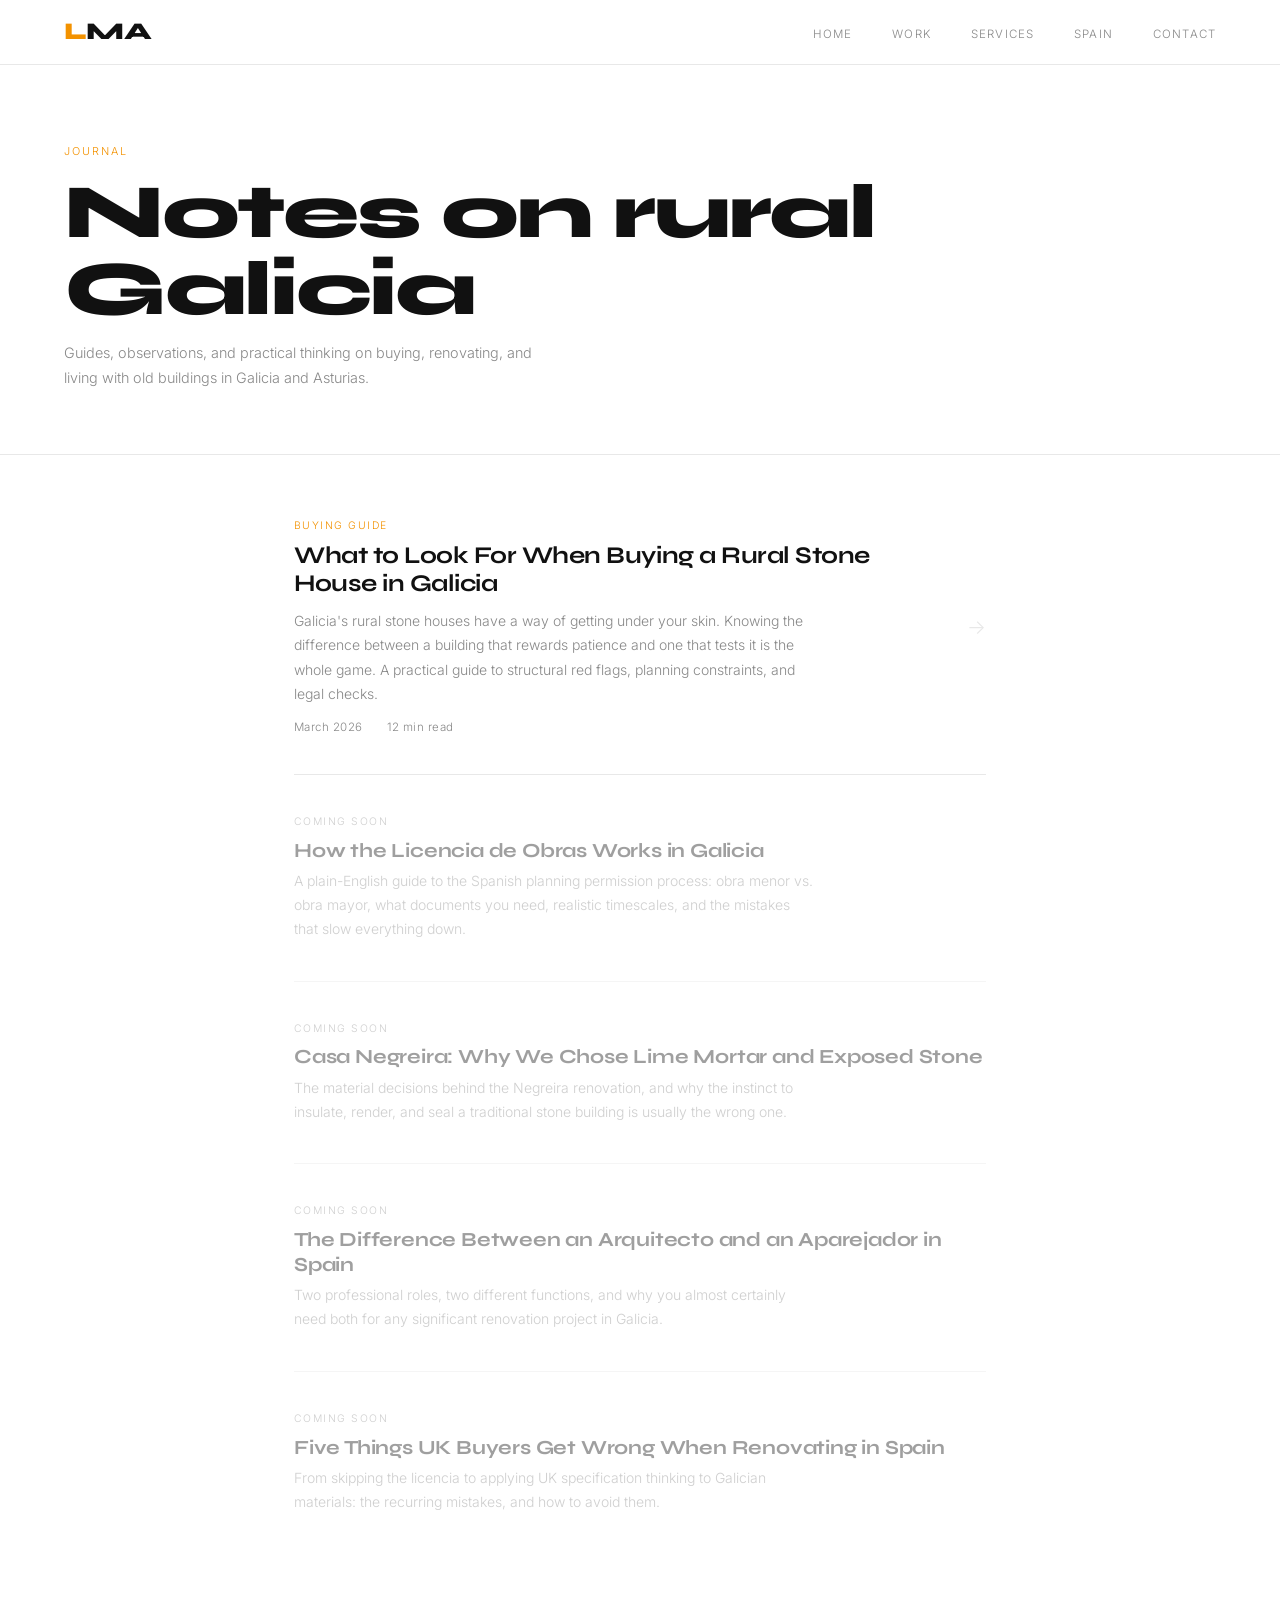
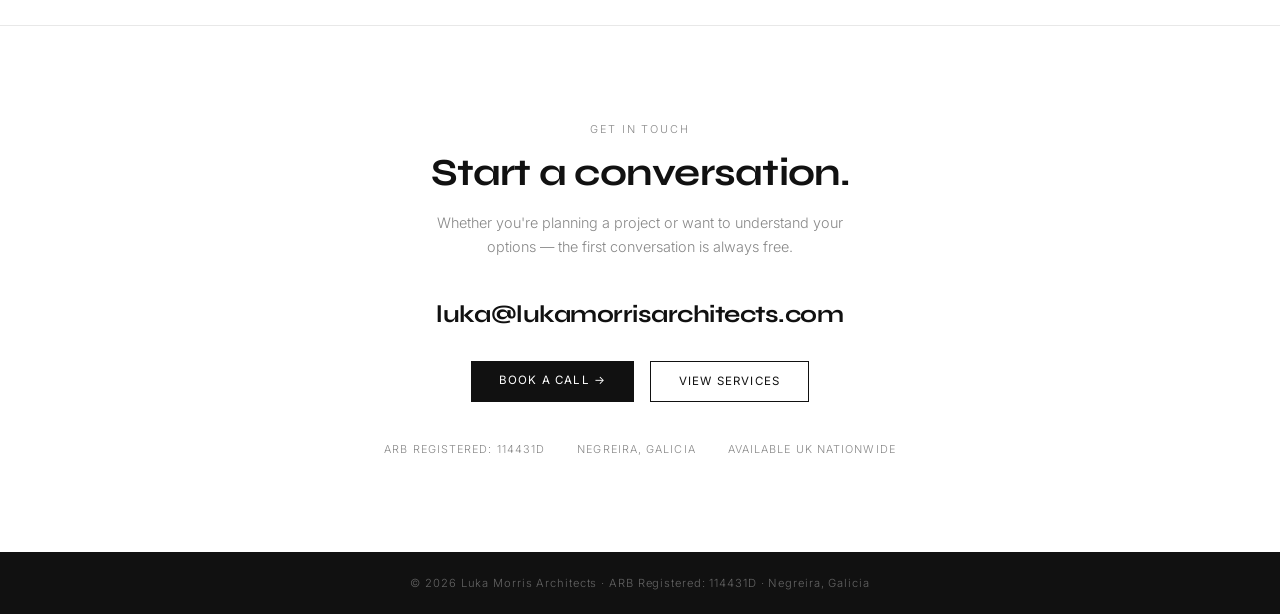
==== commit f62983d5: "Add files via upload" ====
--- a/journal.html
+++ b/journal.html
@@ -41,7 +41,7 @@
 <body>
 
 <nav>
-  <a href="index.html" class="nav-logo"><img src="lma-logo.svg" alt="Luka Morris Architects"></a>
+  <a href="index.html" class="nav-logo"><span class="nav-l">L</span><span class="nav-ma">MA</span></a>
   <ul class="nav-links">
     <li><a href="index.html">Home</a></li>
     <li><a href="work.html">Work</a></li>
--- a/style.css
+++ b/style.css
@@ -17,8 +17,9 @@
 
 /* NAV */
 nav{position:fixed;top:0;left:0;right:0;z-index:100;display:flex;justify-content:space-between;align-items:center;padding:1.25rem 4rem;background:var(--white);border-bottom:1px solid var(--grey)}
-.nav-logo{text-decoration:none;display:flex;align-items:center}
-.nav-logo img{height:26px;width:auto;display:block}
+.nav-logo{text-decoration:none;display:flex;align-items:center;font-family:var(--syne);font-size:1.5rem;font-weight:800;letter-spacing:-.03em;line-height:1}
+.nav-l{color:#F39200}
+.nav-ma{color:#111111}
 .nav-links{display:flex;gap:2.5rem;list-style:none;align-items:center}
 .nav-links a{text-decoration:none;font-size:.72rem;letter-spacing:.1em;text-transform:uppercase;color:var(--mid);transition:color .2s}
 .nav-links a:hover{color:var(--black)}
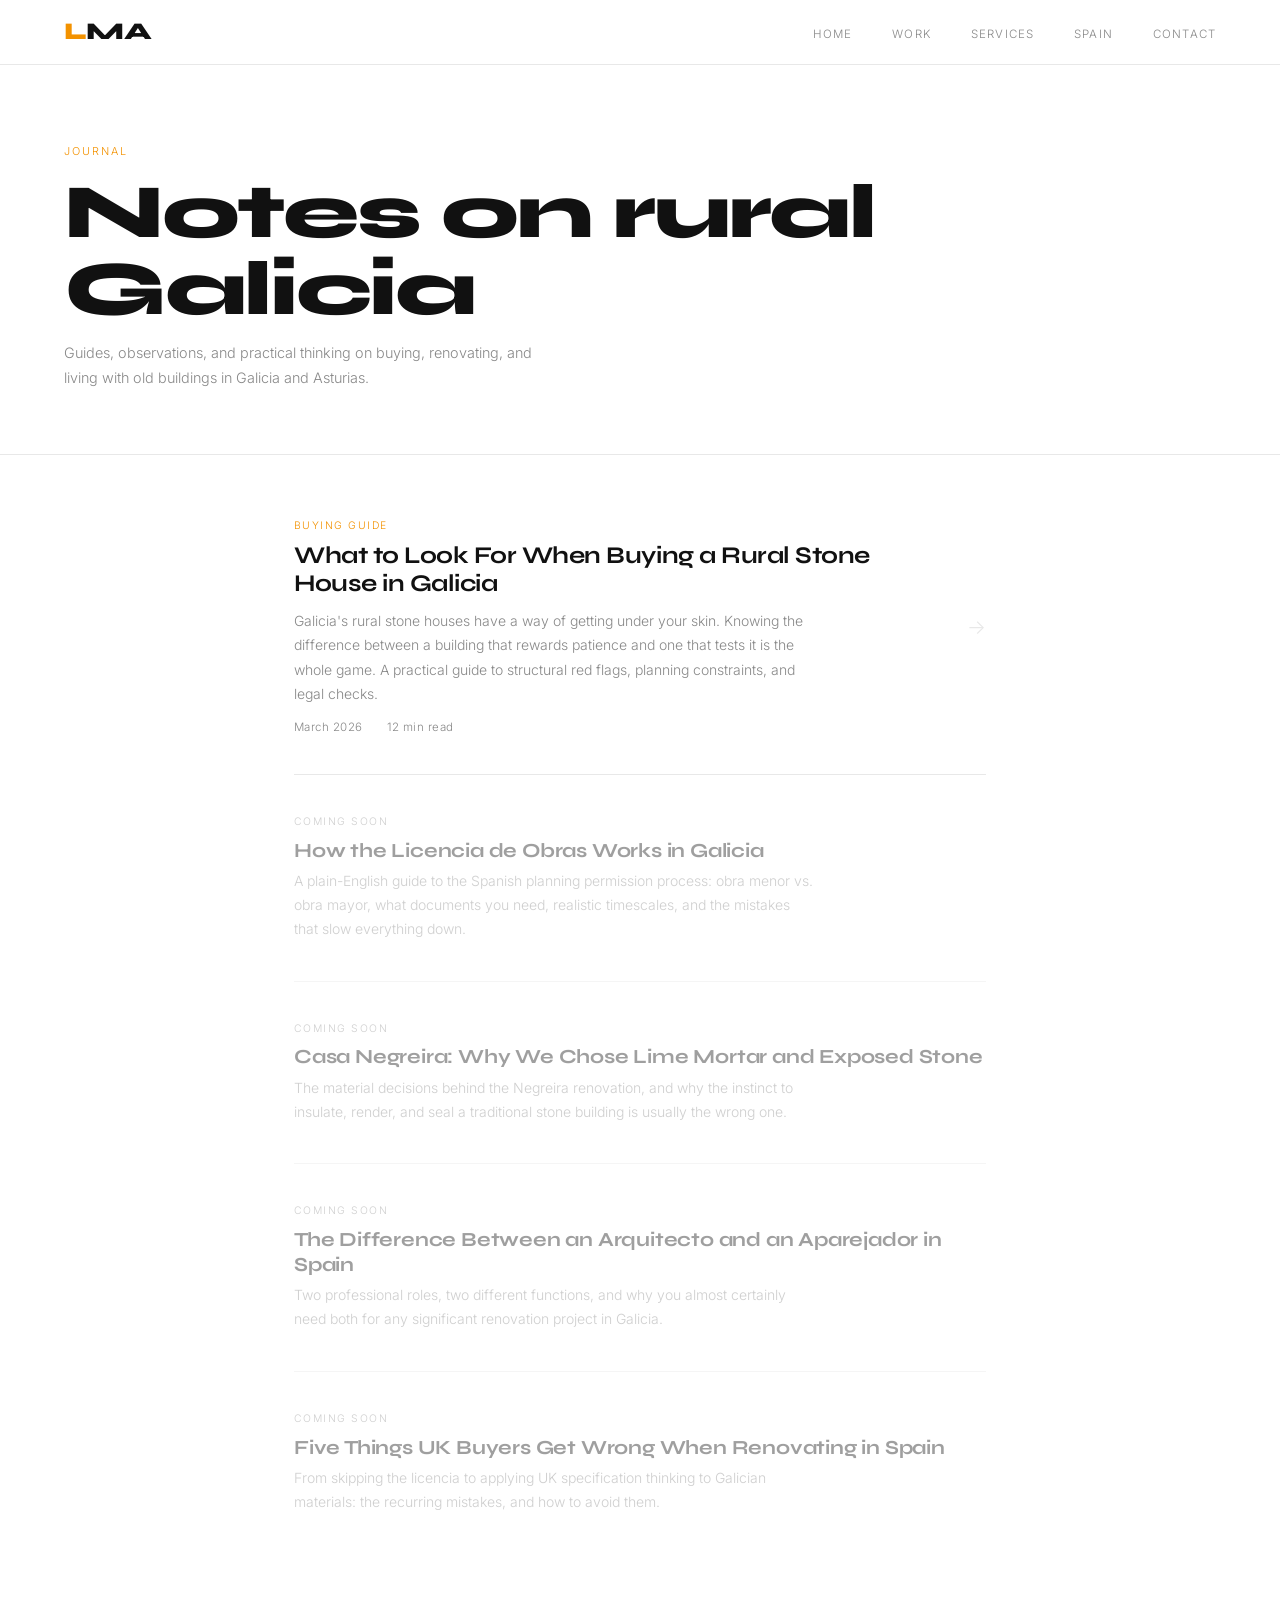
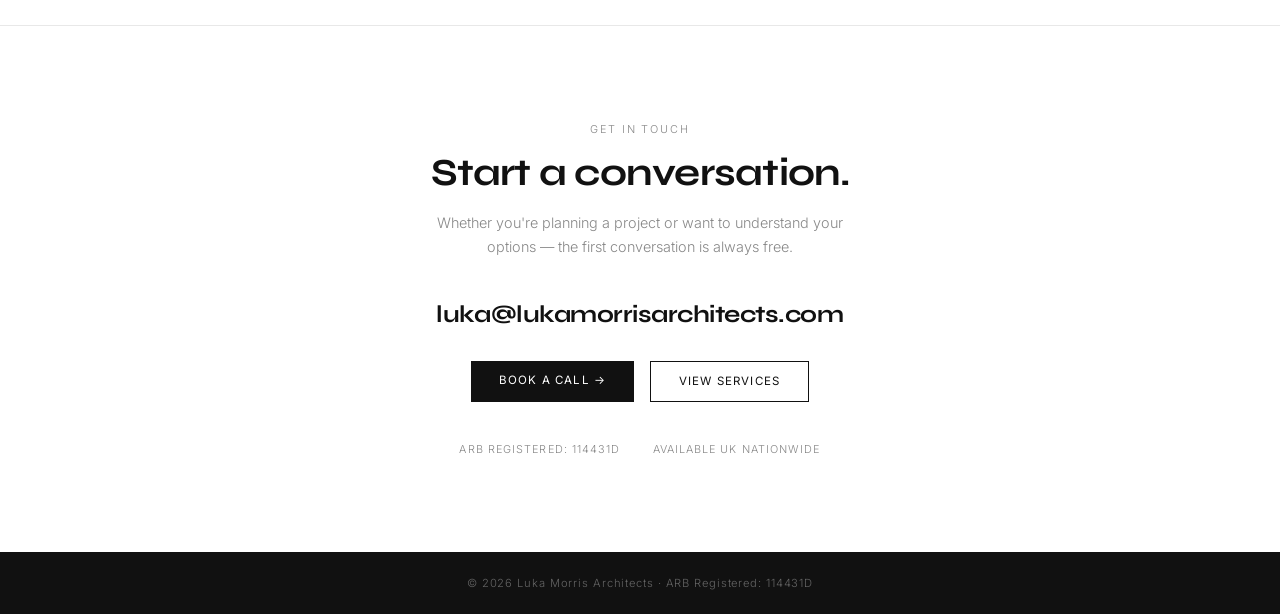
==== commit a2cda1fa: "Add files via upload" ====
--- a/journal.html
+++ b/journal.html
@@ -49,7 +49,15 @@
     <li><a href="spain.html">Spain</a></li>
     <li><a href="index.html#contact">Contact</a></li>
   </ul>
+  <button class="hamburger" id="menuBtn" aria-label="Open menu" onclick="toggleMenu()"><span></span><span></span><span></span></button>
 </nav>
+<div class="nav-mobile" id="navMobile">
+  <a href="index.html">Home</a>
+  <a href="work.html">Work</a>
+  <a href="services.html">Services</a>
+  <a href="spain.html">Spain</a>
+  <a href="#contact">Contact</a>
+</div>
 
 <div class="page-hero">
   <span class="lbl lbl-accent">Journal</span>
@@ -111,16 +119,34 @@
   </div>
   <div class="contact-meta">
     <span>ARB Registered: 114431D</span>
-    <span>Negreira, Galicia</span>
+    
     <span>Available UK Nationwide</span>
   </div>
 </section>
 
 <footer>
-  © 2026 Luka Morris Architects · ARB Registered: 114431D · Negreira, Galicia
+  © 2026 Luka Morris Architects · ARB Registered: 114431D
 </footer>
 
 <div id="cursor-orb"></div>
+<script>
+function toggleMenu(){
+  document.getElementById('menuBtn').classList.toggle('open');
+  document.getElementById('navMobile').classList.toggle('open');
+}
+document.querySelectorAll('.nav-mobile a').forEach(function(a){
+  a.addEventListener('click',function(){
+    document.getElementById('menuBtn').classList.remove('open');
+    document.getElementById('navMobile').classList.remove('open');
+  });
+});
+(function(){
+  var p=window.location.pathname.split('/').pop()||'index.html';
+  document.querySelectorAll('.nav-mobile a').forEach(function(a){
+    if(a.getAttribute('href')===p)a.style.color='#F39200';
+  });
+})();
+</script>
 <script>
 (function(){
   var u='luka',d='lukamorrisarchitects.com',e=u+'@'+d;
--- a/style.css
+++ b/style.css
@@ -116,10 +116,23 @@
   }
 }
 
+/* MOBILE NAV */
+.hamburger{display:none;flex-direction:column;gap:5px;cursor:pointer;background:none;border:none;padding:4px}
+.hamburger span{display:block;width:22px;height:2px;background:var(--black);transition:transform .3s,opacity .3s}
+.hamburger.open span:nth-child(1){transform:translateY(7px) rotate(45deg)}
+.hamburger.open span:nth-child(2){opacity:0}
+.hamburger.open span:nth-child(3){transform:translateY(-7px) rotate(-45deg)}
+.nav-mobile{display:none;position:fixed;top:4.2rem;left:0;right:0;background:var(--white);border-bottom:1px solid var(--grey);z-index:99;flex-direction:column}
+.nav-mobile a{display:block;padding:1rem 1.5rem;font-family:var(--inter);font-size:.78rem;letter-spacing:.1em;text-transform:uppercase;color:var(--black);text-decoration:none;border-bottom:1px solid var(--grey);transition:color .2s}
+.nav-mobile a:last-child{border-bottom:none}
+.nav-mobile a:hover{color:var(--accent)}
+.nav-mobile.open{display:flex}
+
 /* RESPONSIVE */
 @media(max-width:900px){
   nav{padding:1rem 1.5rem}
   .nav-links{display:none}
+  .hamburger{display:flex}
   #contact{padding:4rem 1.5rem}
   .work-grid-3{grid-template-columns:1fr}
   .gallery-grid-2{grid-template-columns:1fr}
